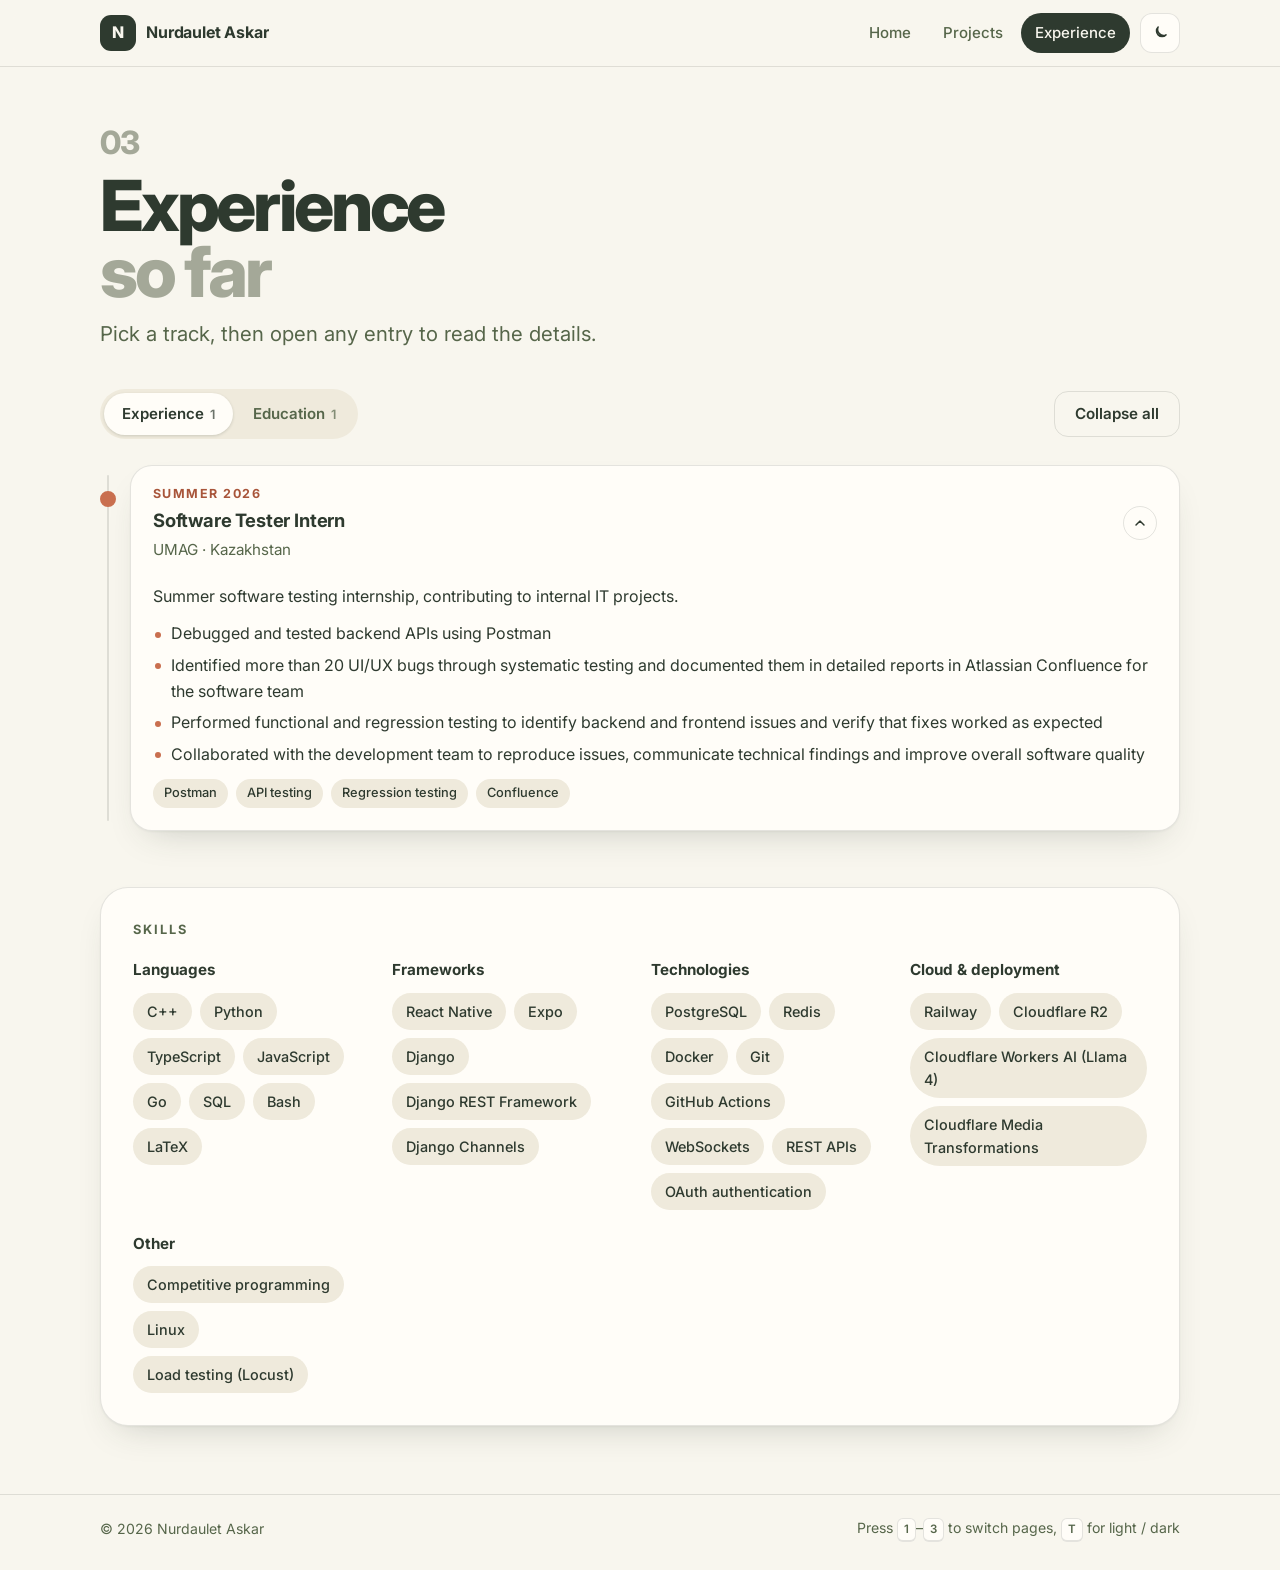
==== experience.html @ 26d55cf7 "1" ====
<!doctype html>
<html lang="en">
<head>
  <meta charset="utf-8">
  <meta name="viewport" content="width=device-width, initial-scale=1">
  <title>Experience</title>
  <meta name="description" content="Work experience, education and achievements.">
  <link rel="icon" href="assets/favicon.svg" type="image/svg+xml">
  <script>
    document.documentElement.classList.add("js");
    try { var t = localStorage.getItem("theme"); if (t) document.documentElement.dataset.theme = t; } catch (e) {}
  </script>
  <link rel="preconnect" href="https://fonts.googleapis.com">
  <link rel="preconnect" href="https://fonts.gstatic.com" crossorigin>
  <link href="https://fonts.googleapis.com/css2?family=Inter:wght@400;500;600;700;800&display=swap" rel="stylesheet">
  <link rel="stylesheet" href="css/style.css">
</head>
<body data-page="experience">
  <a class="skip" href="#main">Skip to content</a>
  <header id="site-nav"></header>

  <main id="main">
    <section class="container page-head">
      <p class="page-no">03</p>
      <h1 class="display display-md">
        <span>Experience</span>
        <span class="display-soft">so far</span>
      </h1>
      <p class="lead">Pick a track, then open any entry to read the details.</p>
    </section>

    <section class="container section">
      <div class="exp-bar">
        <div class="tabs" id="tabs" role="tablist" aria-label="Timeline"></div>
        <button class="btn btn-ghost" type="button" id="toggle-all">Expand all</button>
      </div>
      <div id="tab-panel" role="tabpanel">
        <ol class="timeline" id="timeline"></ol>
      </div>
    </section>

    <section class="container section">
      <div class="panel reveal">
        <div class="panel-head">
          <h2 class="eyebrow">Skills</h2>
        </div>
        <div class="skill-groups" id="skills"></div>
      </div>
    </section>
  </main>

  <footer id="site-footer"></footer>

  <script src="js/data.js"></script>
  <script src="js/main.js"></script>
  <script src="js/experience.js"></script>
</body>
</html>
---- css/style.css ----
/* =========================================================
   Earthy Minimal — personal site styles
   Palette  #2E3A2F forest · #6B7F5B sage · #D9C9B2 sand
            #C96F4F clay   · #F8F6EE cream
   ========================================================= */

:root {
  color-scheme: light;

  --forest: #2e3a2f;
  --sage: #6b7f5b;
  --sand: #d9c9b2;
  --clay: #c96f4f;
  --cream: #f8f6ee;

  --bg: var(--cream);
  --surface: #fffdf8;
  --surface-2: #efeadc;
  --text: var(--forest);
  --muted: #56664a;
  --faint: #a4a898;
  --line: rgba(46, 58, 47, 0.13);
  --solid: var(--forest);
  --on-solid: var(--cream);
  --accent: var(--clay);
  --accent-text: #a8553a;
  --tile-forest: var(--forest);
  --shadow: 0 1px 2px rgba(46, 58, 47, 0.05), 0 16px 36px -18px rgba(46, 58, 47, 0.25);
  --shadow-lift: 0 2px 4px rgba(46, 58, 47, 0.06), 0 26px 44px -20px rgba(46, 58, 47, 0.35);

  --maxw: 1080px;
  --font: "Inter", "Segoe UI", system-ui, -apple-system, "Helvetica Neue", Arial, sans-serif;
}

:root[data-theme="dark"] {
  color-scheme: dark;

  --bg: #1e261f;
  --surface: #283329;
  --surface-2: #334034;
  --text: #f8f6ee;
  --muted: #c4c0ac;
  --faint: #76836d;
  --line: rgba(248, 246, 238, 0.13);
  --solid: var(--cream);
  --on-solid: var(--forest);
  --accent-text: #e59a7b;
  --tile-forest: #3a4a3b;
  --shadow: 0 1px 2px rgba(0, 0, 0, 0.25), 0 16px 36px -18px rgba(0, 0, 0, 0.6);
  --shadow-lift: 0 2px 4px rgba(0, 0, 0, 0.3), 0 26px 44px -20px rgba(0, 0, 0, 0.7);
}

/* ---------- Base ---------- */

*,
*::before,
*::after {
  box-sizing: border-box;
}

[hidden] {
  display: none !important;
}

html {
  -webkit-text-size-adjust: 100%;
  scroll-behavior: smooth;
}

body {
  margin: 0;
  min-height: 100vh;
  display: flex;
  flex-direction: column;
  font-family: var(--font);
  font-size: 16px;
  line-height: 1.6;
  color: var(--text);
  background: var(--bg);
  -webkit-font-smoothing: antialiased;
  transition: background-color 0.25s ease, color 0.25s ease;
}

h1,
h2,
h3,
p,
ul,
ol,
dl,
dd,
figure {
  margin: 0;
}

ul,
ol {
  padding: 0;
  list-style: none;
}

img {
  display: block;
  max-width: 100%;
}

a {
  color: inherit;
}

button,
input {
  font: inherit;
  color: inherit;
}

:focus-visible {
  outline: 2px solid var(--accent);
  outline-offset: 3px;
}

main {
  flex: 1;
  animation: page-in 0.45s ease both;
}

@keyframes page-in {
  from {
    opacity: 0;
    transform: translateY(8px);
  }
}

.container {
  width: min(100% - 40px, var(--maxw));
  margin-inline: auto;
}

.section {
  padding: 28px 0;
}

.muted {
  color: var(--muted);
}

.sr-only {
  position: absolute;
  width: 1px;
  height: 1px;
  overflow: hidden;
  clip-path: inset(50%);
  white-space: nowrap;
}

.skip {
  position: absolute;
  left: 12px;
  top: -60px;
  z-index: 40;
  padding: 10px 16px;
  border-radius: 12px;
  background: var(--solid);
  color: var(--on-solid);
  transition: top 0.2s;
}

.skip:focus {
  top: 12px;
}

.icon {
  display: inline-grid;
  width: 1em;
  height: 1em;
  flex: none;
}

.icon svg {
  width: 100%;
  height: 100%;
}

kbd {
  display: inline-block;
  min-width: 1.6em;
  padding: 1px 6px;
  border: 1px solid var(--line);
  border-bottom-width: 2px;
  border-radius: 6px;
  background: var(--surface);
  font: inherit;
  font-size: 0.82em;
  font-weight: 600;
  text-align: center;
}

/* Fade-in as sections scroll into view (only when JavaScript is running) */
.js .reveal {
  opacity: 0;
  transform: translateY(14px);
  transition: opacity 0.5s ease, transform 0.5s ease;
}

.js .reveal.in {
  opacity: 1;
  transform: none;
}

@media print {
  .js .reveal {
    opacity: 1;
    transform: none;
  }
}

/* ---------- Colour blocks ---------- */

.bg-forest {
  background: var(--tile-forest);
  color: var(--cream);
}

.bg-sage {
  background: var(--sage);
  color: var(--cream);
}

.bg-sand {
  background: var(--sand);
  color: var(--forest);
}

.bg-clay {
  background: var(--clay);
  color: var(--cream);
}

.bg-cream {
  background: var(--cream);
  color: var(--forest);
  box-shadow: inset 0 0 0 1px rgba(46, 58, 47, 0.13);
}

/* ---------- Navigation ---------- */

.nav {
  position: sticky;
  top: 0;
  z-index: 20;
  background: var(--bg);
  background: color-mix(in srgb, var(--bg) 86%, transparent);
  -webkit-backdrop-filter: blur(10px);
  backdrop-filter: blur(10px);
  border-bottom: 1px solid var(--line);
}

.nav-inner {
  display: flex;
  align-items: center;
  gap: 10px;
  height: 66px;
}

.brand {
  display: flex;
  align-items: center;
  gap: 10px;
  min-width: 0;
  text-decoration: none;
  font-weight: 700;
  letter-spacing: -0.01em;
}

.brand-mark {
  display: grid;
  place-items: center;
  flex: none;
  width: 36px;
  height: 36px;
  border-radius: 11px;
  background: var(--solid);
  color: var(--on-solid);
  font-weight: 800;
}

.brand-name {
  overflow: hidden;
  text-overflow: ellipsis;
  white-space: nowrap;
}

.nav-links {
  display: flex;
  gap: 4px;
  margin-left: auto;
}

.nav-links a {
  padding: 8px 14px;
  border-radius: 999px;
  text-decoration: none;
  font-size: 0.94rem;
  font-weight: 500;
  color: var(--muted);
  transition: background-color 0.2s, color 0.2s;
}

.nav-links a:hover {
  background: var(--surface-2);
  color: var(--text);
}

.nav-links a[aria-current="page"] {
  background: var(--solid);
  color: var(--on-solid);
}

.icon-btn {
  display: grid;
  place-items: center;
  flex: none;
  width: 40px;
  height: 40px;
  padding: 0;
  border: 1px solid var(--line);
  border-radius: 12px;
  background: var(--surface);
  cursor: pointer;
  transition: background-color 0.2s;
}

.icon-btn:hover {
  background: var(--surface-2);
}

.icon-btn svg {
  width: 18px;
  height: 18px;
}

.theme-toggle .i-sun,
[data-theme="dark"] .theme-toggle .i-moon {
  display: none;
}

[data-theme="dark"] .theme-toggle .i-sun {
  display: block;
}

.nav-toggle {
  display: none;
}

@media (max-width: 720px) {
  .nav-toggle {
    display: grid;
  }

  .theme-toggle {
    margin-left: auto;
  }

  .nav-links {
    position: absolute;
    top: 100%;
    left: 0;
    right: 0;
    display: none;
    flex-direction: column;
    margin: 0;
    padding: 10px 20px 16px;
    background: var(--bg);
    border-bottom: 1px solid var(--line);
  }

  .nav.menu-open .nav-links {
    display: flex;
  }

  .nav-links a {
    padding: 12px 14px;
  }
}

/* ---------- Type ---------- */

.page-no {
  font-size: 2rem;
  font-weight: 800;
  line-height: 1;
  letter-spacing: -0.03em;
  color: var(--faint);
}

.display {
  font-size: clamp(3rem, 8.5vw, 5.6rem);
  font-weight: 800;
  line-height: 0.94;
  letter-spacing: -0.045em;
  overflow-wrap: anywhere;
}

.display span {
  display: block;
}

.display-md {
  font-size: clamp(2.4rem, 7vw, 4.4rem);
}

.display-soft {
  color: var(--faint);
}

.lead {
  max-width: 48ch;
  font-size: clamp(1.05rem, 2vw, 1.28rem);
  line-height: 1.45;
  color: var(--muted);
}

.eyebrow {
  font-size: 0.8rem;
  font-weight: 700;
  letter-spacing: 0.16em;
  text-transform: uppercase;
  color: var(--muted);
}

.text-link {
  font-size: 0.92rem;
  font-weight: 600;
  color: var(--accent-text);
  text-underline-offset: 4px;
}

.prose {
  display: grid;
  gap: 12px;
  max-width: 62ch;
}

.bullets {
  display: grid;
  gap: 6px;
}

.bullets li {
  position: relative;
  padding-left: 18px;
}

.bullets li::before {
  content: "";
  position: absolute;
  left: 2px;
  top: 0.65em;
  width: 6px;
  height: 6px;
  border-radius: 50%;
  background: var(--accent);
}

/* ---------- Buttons, chips, inputs ---------- */

.btn {
  display: inline-flex;
  align-items: center;
  justify-content: center;
  gap: 8px;
  height: 46px;
  padding: 0 20px;
  border: 1px solid transparent;
  border-radius: 14px;
  font-size: 0.95rem;
  font-weight: 600;
  text-decoration: none;
  white-space: nowrap;
  cursor: pointer;
  transition: transform 0.2s, box-shadow 0.2s, background-color 0.2s;
}

.btn:hover {
  transform: translateY(-2px);
}

.btn:active {
  transform: none;
}

.btn[disabled] {
  opacity: 0.6;
  cursor: progress;
  transform: none;
}

.btn-primary {
  background: var(--solid);
  color: var(--on-solid);
}

.btn-primary:hover {
  box-shadow: var(--shadow-lift);
}

.btn-ghost {
  background: transparent;
  border-color: var(--line);
}

.btn-ghost:hover {
  background: var(--surface-2);
}

.chips {
  display: flex;
  flex-wrap: wrap;
  gap: 8px;
}

.chips li {
  padding: 7px 14px;
  border-radius: 999px;
  background: var(--surface-2);
  font-size: 0.9rem;
  font-weight: 500;
}

.chips.small li {
  padding: 4px 11px;
  font-size: 0.8rem;
}

.chip-btn {
  padding: 8px 15px;
  border: 1px solid var(--line);
  border-radius: 999px;
  background: var(--surface);
  font-size: 0.9rem;
  font-weight: 500;
  cursor: pointer;
  transition: background-color 0.2s, color 0.2s, border-color 0.2s;
}

.chip-btn:hover {
  background: var(--surface-2);
}

.chip-btn[aria-pressed="true"] {
  background: var(--solid);
  border-color: transparent;
  color: var(--on-solid);
}

.input {
  flex: 0 1 260px;
  min-width: 0;
  height: 46px;
  padding: 0 16px;
  border: 1px solid var(--line);
  border-radius: 14px;
  background: var(--surface);
}

.input::placeholder {
  color: var(--muted);
  opacity: 0.75;
}

/* ---------- Panels ---------- */

.panel {
  padding: clamp(20px, 4vw, 32px);
  border: 1px solid var(--line);
  border-radius: 28px;
  background: var(--surface);
  box-shadow: var(--shadow);
}

.panel-head {
  display: flex;
  flex-wrap: wrap;
  align-items: baseline;
  justify-content: space-between;
  gap: 6px 16px;
  margin-bottom: 18px;
}

.panel-head h2:not(.eyebrow) {
  font-size: 1.15rem;
  font-weight: 700;
  letter-spacing: -0.01em;
}

.panel-head p {
  font-size: 0.88rem;
  color: var(--muted);
}

.page-head {
  display: grid;
  gap: 14px;
  padding: clamp(32px, 6vw, 60px) 0 12px;
}

/* ---------- Home: hero ---------- */

.hero {
  display: grid;
  grid-template-columns: minmax(0, 1.05fr) minmax(0, 0.95fr);
  align-items: center;
  gap: clamp(28px, 5vw, 56px);
  padding: clamp(32px, 6vw, 64px) 0 clamp(20px, 4vw, 36px);
}

.hero-text {
  display: grid;
  gap: 16px;
  justify-items: start;
}

.greeting {
  margin-bottom: -8px;
  font-size: 1.05rem;
  font-weight: 500;
  color: var(--muted);
}

.hero-actions {
  display: flex;
  flex-wrap: wrap;
  gap: 10px;
  margin-top: 6px;
}

.hero-card {
  display: grid;
  grid-template-columns: 1.15fr 1fr;
  gap: 14px;
  padding: 14px;
  border: 1px solid var(--line);
  border-radius: 34px;
  background: var(--surface);
  box-shadow: var(--shadow);
}

.photo {
  position: relative;
  overflow: hidden;
  aspect-ratio: 4 / 5.4;
  border-radius: 24px;
  background: var(--sand);
}

.photo img {
  width: 100%;
  height: 100%;
  object-fit: cover;
}

.photo figcaption {
  position: absolute;
  top: 16px;
  left: 18px;
  right: 18px;
  z-index: 1;
  font-size: clamp(1rem, 1.9vw, 1.2rem);
  font-weight: 500;
  line-height: 1.2;
  color: var(--forest);
}

/* With a real photo the motto moves to the bottom so it never covers the face */
.photo.has-photo::before {
  content: "";
  position: absolute;
  inset: 55% 0 0 0;
  background: linear-gradient(transparent, rgba(30, 38, 31, 0.7));
}

.photo.has-photo figcaption {
  top: auto;
  bottom: 16px;
  color: var(--cream);
}

.photo-hint {
  position: absolute;
  left: 10px;
  right: 10px;
  bottom: 10px;
  padding: 6px 10px;
  border-radius: 12px;
  background: rgba(248, 246, 238, 0.85);
  color: var(--forest);
  font-size: 0.74rem;
  font-weight: 600;
  line-height: 1.3;
  text-align: center;
}

.pill-stack {
  display: grid;
  grid-auto-rows: 1fr;
  gap: 10px;
}

.pill-stack li {
  display: grid;
}

.pill {
  display: flex;
  align-items: center;
  justify-content: space-between;
  gap: 8px;
  min-height: 46px;
  padding: 0 18px;
  border-radius: 20px;
  font-weight: 700;
  text-decoration: none;
  transition: transform 0.2s ease;
}

.pill:hover {
  transform: translateX(-6px);
}

.pill .icon {
  opacity: 0.8;
}

@media (max-width: 860px) {
  .hero {
    grid-template-columns: 1fr;
  }

  .hero-card {
    max-width: 520px;
  }
}

@media (max-width: 460px) {
  .hero-card {
    grid-template-columns: 1fr;
  }

  .photo {
    aspect-ratio: 4 / 3.6;
  }

  .pill:hover {
    transform: none;
  }
}

/* ---------- Home: page tiles ---------- */

.tiles {
  display: grid;
  grid-template-columns: repeat(auto-fit, minmax(240px, 1fr));
  gap: 22px;
  margin-top: 18px;
}

.tile {
  display: block;
  text-decoration: none;
}

.tile-block {
  position: relative;
  display: flex;
  flex-direction: column;
  justify-content: space-between;
  min-height: clamp(170px, 21vw, 230px);
  padding: 22px;
  border-radius: 28px;
  box-shadow: var(--shadow);
  transition: transform 0.25s ease, box-shadow 0.25s ease;
}

.tile:hover .tile-block {
  transform: translateY(-6px);
  box-shadow: var(--shadow-lift);
}

.tile-num {
  display: grid;
  place-items: center;
  width: 36px;
  height: 36px;
  border-radius: 50%;
  background: rgba(255, 255, 255, 0.24);
  font-size: 0.9rem;
  font-weight: 700;
}

.tile-arrow {
  position: absolute;
  top: 26px;
  right: 24px;
  font-size: 1.4rem;
  transition: transform 0.25s ease;
}

.tile:hover .tile-arrow {
  transform: translate(4px, -4px);
}

.tile-title {
  font-size: clamp(1.5rem, 2.8vw, 2.1rem);
  font-weight: 800;
  line-height: 1.1;
  letter-spacing: -0.03em;
}

.tile-meta {
  margin-top: 4px;
  font-size: 0.9rem;
  font-weight: 500;
  opacity: 0.9;
}

.tile-caption {
  margin-top: 14px;
  padding: 0 6px;
  font-size: 0.95rem;
  color: var(--muted);
}

@media (max-width: 760px) {
  .tiles {
    grid-template-columns: 1fr;
  }

  .tile-block {
    min-height: 150px;
  }
}

/* ---------- Home: about + tools ---------- */

.about {
  display: grid;
  grid-template-columns: minmax(0, 1.6fr) minmax(0, 1fr);
  align-items: center;
  gap: clamp(20px, 4vw, 44px);
}

.about-text {
  display: grid;
  gap: 14px;
}

.facts {
  display: grid;
  grid-template-columns: repeat(2, minmax(0, 1fr));
  gap: 12px;
}

.fact {
  display: flex;
  flex-direction: column-reverse;
  padding: 16px 18px;
  border-radius: 20px;
  background: var(--surface-2);
}

.fact dt {
  font-size: 0.85rem;
  color: var(--muted);
}

.fact dd {
  font-size: 2rem;
  font-weight: 800;
  line-height: 1.15;
  letter-spacing: -0.03em;
  font-variant-numeric: tabular-nums;
}

.tool-grid {
  display: grid;
  grid-template-columns: repeat(auto-fill, minmax(140px, 1fr));
  gap: 12px;
}

.tool {
  padding: 14px 16px;
  border-radius: 18px;
  background: var(--surface-2);
  transition: transform 0.2s ease;
}

.tool:hover {
  transform: translateY(-3px);
}

.tool strong {
  display: block;
  font-weight: 700;
}

.tool span {
  font-size: 0.85rem;
  color: var(--muted);
}

@media (max-width: 760px) {
  .about {
    grid-template-columns: 1fr;
  }
}

/* ---------- Projects ---------- */

.toolbar {
  display: flex;
  flex-wrap: wrap;
  align-items: center;
  justify-content: space-between;
  gap: 14px;
}

.filters {
  display: flex;
  flex-wrap: wrap;
  gap: 8px;
}

.toolbar .input {
  flex: 0 1 240px;
}

.count {
  margin: 16px 0 14px;
  font-size: 0.9rem;
  color: var(--muted);
}

.project-grid {
  display: grid;
  grid-template-columns: repeat(auto-fit, minmax(280px, 1fr));
  gap: 22px;
}

.project-card {
  position: relative;
  display: flex;
  flex-direction: column;
  max-width: 540px;
  overflow: hidden;
  border: 1px solid var(--line);
  border-radius: 24px;
  background: var(--surface);
  box-shadow: var(--shadow);
  transition: transform 0.25s ease, box-shadow 0.25s ease, opacity 0.5s ease;
}

.project-card:hover {
  transform: translateY(-5px);
  box-shadow: var(--shadow-lift);
}

.js .project-card.reveal.in:hover {
  transform: translateY(-5px);
}

.project-card:has(.card-open:focus-visible) {
  outline: 2px solid var(--accent);
  outline-offset: 3px;
}

.project-cover {
  display: flex;
  align-items: flex-end;
  justify-content: space-between;
  height: 110px;
  padding: 16px 20px;
}

.project-no {
  font-size: 2.4rem;
  font-weight: 800;
  line-height: 1;
  letter-spacing: -0.04em;
}

.project-year {
  font-size: 0.85rem;
  font-weight: 600;
  opacity: 0.9;
}

.project-body {
  display: flex;
  flex: 1;
  flex-direction: column;
  gap: 10px;
  padding: 18px 20px 20px;
}

.project-body h3 {
  font-size: 1.15rem;
  line-height: 1.3;
  letter-spacing: -0.01em;
}

.project-body p {
  font-size: 0.95rem;
  color: var(--muted);
}

.card-open {
  padding: 0;
  border: 0;
  background: none;
  font-weight: 700;
  text-align: left;
  cursor: pointer;
}

.card-open::after {
  content: "";
  position: absolute;
  inset: 0;
}

.card-open:focus-visible {
  outline: none;
}

.more {
  display: inline-flex;
  align-items: center;
  gap: 6px;
  margin-top: auto;
  padding-top: 6px;
  font-size: 0.9rem;
  font-weight: 600;
  color: var(--accent-text);
}

.empty-state {
  display: grid;
  gap: 10px;
  justify-items: start;
}

.empty-state h2 {
  font-size: 1.2rem;
}

/* Project pop-up */
.modal {
  width: min(620px, calc(100% - 32px));
  padding: 0;
  overflow: hidden;
  border: 0;
  border-radius: 28px;
  background: var(--surface);
  color: var(--text);
  box-shadow: 0 30px 80px -20px rgba(0, 0, 0, 0.5);
}

.modal::backdrop {
  background: rgba(30, 38, 31, 0.55);
}

.modal[open] {
  animation: modal-in 0.25s ease;
}

@keyframes modal-in {
  from {
    opacity: 0;
    transform: translateY(12px);
  }
}

.modal-cover {
  display: flex;
  align-items: flex-end;
  height: 104px;
  padding: 16px 28px;
  font-size: 2.6rem;
  font-weight: 800;
  line-height: 1;
  letter-spacing: -0.04em;
}

.modal-close {
  position: absolute;
  top: 14px;
  right: 14px;
  font-size: 1.3rem;
  line-height: 1;
}

.modal-body {
  display: grid;
  gap: 14px;
  max-height: calc(100vh - 200px);
  padding: 24px 28px 28px;
  overflow: auto;
}

.modal-body h2 {
  font-size: 1.6rem;
  line-height: 1.2;
  letter-spacing: -0.02em;
}

.modal-body h2 + p {
  margin-top: -10px;
}

.modal-actions {
  display: flex;
  flex-wrap: wrap;
  gap: 10px;
}

/* ---------- Experience ---------- */

.exp-bar {
  display: flex;
  flex-wrap: wrap;
  align-items: center;
  justify-content: space-between;
  gap: 12px;
}

.tabs {
  display: inline-flex;
  flex-wrap: wrap;
  gap: 2px;
  padding: 4px;
  border-radius: 999px;
  background: var(--surface-2);
}

.tab {
  padding: 9px 18px;
  border: 0;
  border-radius: 999px;
  background: transparent;
  font-size: 0.94rem;
  font-weight: 600;
  color: var(--muted);
  cursor: pointer;
  transition: background-color 0.2s, color 0.2s;
}

.tab:hover {
  color: var(--text);
}

.tab[aria-selected="true"] {
  background: var(--surface);
  color: var(--text);
  box-shadow: 0 1px 3px rgba(46, 58, 47, 0.18);
}

.tab-count {
  margin-left: 6px;
  font-size: 0.8rem;
  opacity: 0.7;
}

.timeline {
  position: relative;
  display: grid;
  gap: 16px;
  margin-top: 26px;
  padding-left: 30px;
}

.timeline::before {
  content: "";
  position: absolute;
  top: 10px;
  bottom: 10px;
  left: 7px;
  width: 2px;
  border-radius: 2px;
  background: var(--line);
}

.tl-item {
  position: relative;
}

.tl-item::before {
  content: "";
  position: absolute;
  top: 26px;
  left: -30px;
  width: 16px;
  height: 16px;
  border: 3px solid var(--sage);
  border-radius: 50%;
  background: var(--bg);
  transition: background-color 0.2s, border-color 0.2s;
}

.tl-item.open::before {
  border-color: var(--accent);
  background: var(--accent);
}

.tl-card {
  overflow: hidden;
  border: 1px solid var(--line);
  border-radius: 22px;
  background: var(--surface);
  box-shadow: var(--shadow);
}

.tl-head {
  display: grid;
  grid-template-columns: minmax(0, 1fr) auto;
  align-items: center;
  gap: 2px 16px;
  width: 100%;
  padding: 18px 22px;
  border: 0;
  background: none;
  text-align: left;
  cursor: pointer;
  transition: background-color 0.2s;
}

.tl-head:hover {
  background: var(--surface-2);
}

.tl-head:focus-visible {
  outline-offset: -4px;
  border-radius: 22px;
}

.tl-period {
  grid-column: 1;
  font-size: 0.78rem;
  font-weight: 700;
  letter-spacing: 0.12em;
  text-transform: uppercase;
  color: var(--accent-text);
}

.tl-title {
  grid-column: 1;
  font-size: 1.15rem;
  font-weight: 700;
  letter-spacing: -0.01em;
}

.tl-org {
  grid-column: 1;
  font-size: 0.95rem;
  color: var(--muted);
}

.tl-chevron {
  display: grid;
  place-items: center;
  grid-column: 2;
  grid-row: 1 / span 3;
  width: 34px;
  height: 34px;
  border: 1px solid var(--line);
  border-radius: 50%;
  transition: transform 0.25s ease;
}

.tl-item.open .tl-chevron {
  transform: rotate(180deg);
}

.tl-body {
  display: grid;
  grid-template-rows: 0fr;
  transition: grid-template-rows 0.3s ease;
}

.tl-item.open .tl-body {
  grid-template-rows: 1fr;
}

.tl-body-inner {
  min-height: 0;
  overflow: hidden;
}

.tl-content {
  display: grid;
  gap: 12px;
  padding: 4px 22px 22px;
}

.skill-groups {
  display: grid;
  grid-template-columns: repeat(auto-fit, minmax(200px, 1fr));
  gap: 22px;
}

.skill-group h3 {
  margin-bottom: 10px;
  font-size: 0.95rem;
  font-weight: 700;
}

/* ---------- Footer + toast ---------- */

.footer {
  margin-top: 40px;
  border-top: 1px solid var(--line);
}

.footer-inner {
  display: flex;
  flex-wrap: wrap;
  align-items: center;
  justify-content: space-between;
  gap: 8px 20px;
  padding: 22px 0 28px;
  font-size: 0.88rem;
  color: var(--muted);
}

@media (hover: none) {
  .footer-keys {
    display: none;
  }
}

.toast {
  position: fixed;
  left: 50%;
  bottom: 26px;
  z-index: 50;
  max-width: calc(100% - 32px);
  padding: 12px 18px;
  border-radius: 14px;
  background: var(--solid);
  color: var(--on-solid);
  font-size: 0.92rem;
  font-weight: 500;
  box-shadow: var(--shadow-lift);
  opacity: 0;
  pointer-events: none;
  transform: translate(-50%, 20px);
  transition: opacity 0.25s, transform 0.25s;
}

.toast.show {
  opacity: 1;
  transform: translate(-50%, 0);
}

@media (prefers-reduced-motion: reduce) {
  *,
  *::before,
  *::after {
    animation-duration: 0.01ms !important;
    animation-iteration-count: 1 !important;
    transition-duration: 0.01ms !important;
    scroll-behavior: auto !important;
  }
}
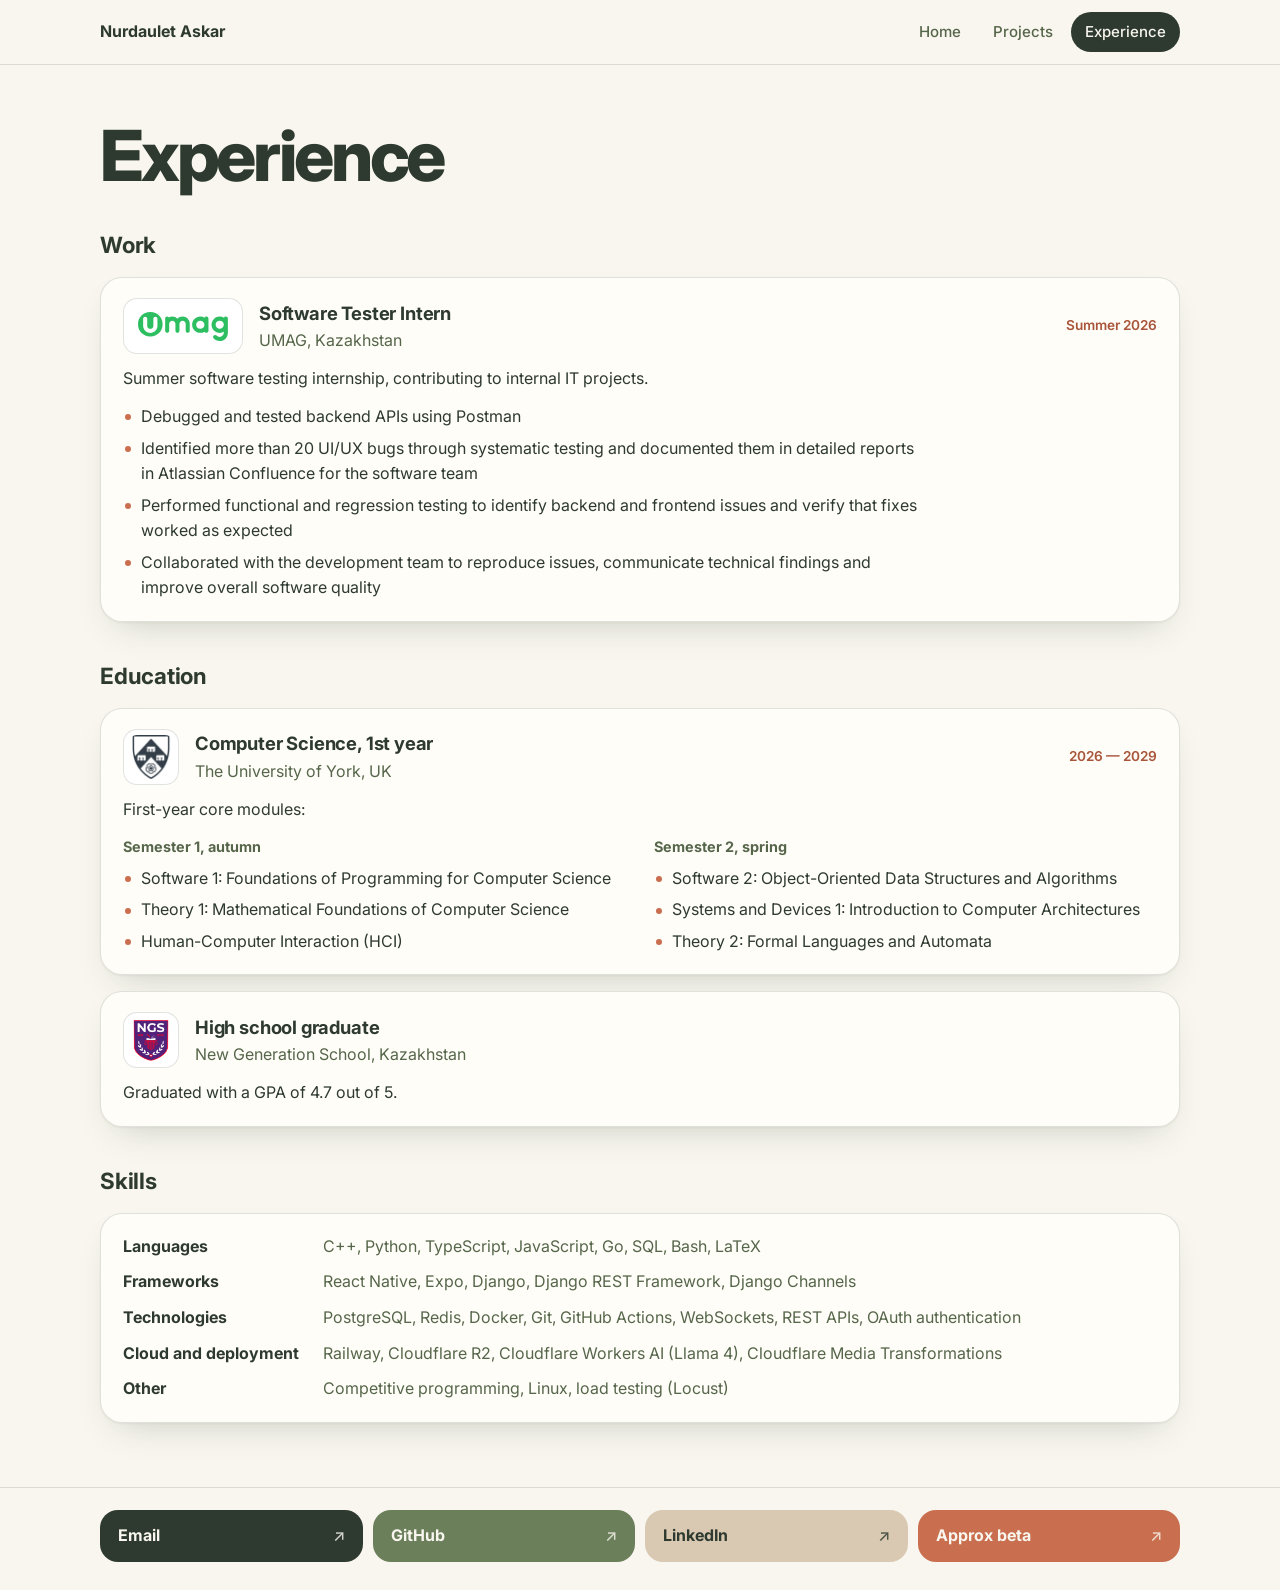
==== commit 7b42052d: "changes" ====
--- a/experience.html
+++ b/experience.html
@@ -3,56 +3,121 @@
 <head>
   <meta charset="utf-8">
   <meta name="viewport" content="width=device-width, initial-scale=1">
-  <title>Experience</title>
-  <meta name="description" content="Work experience, education and achievements.">
-  <link rel="icon" href="assets/favicon.svg" type="image/svg+xml">
-  <script>
-    document.documentElement.classList.add("js");
-    try { var t = localStorage.getItem("theme"); if (t) document.documentElement.dataset.theme = t; } catch (e) {}
-  </script>
+  <title>Experience · Nurdaulet Askar</title>
+  <meta name="description" content="Work experience, education and skills of Nurdaulet Askar.">
+  <link rel="icon" href="[data-uri]">
   <link rel="preconnect" href="https://fonts.googleapis.com">
   <link rel="preconnect" href="https://fonts.gstatic.com" crossorigin>
   <link href="https://fonts.googleapis.com/css2?family=Inter:wght@400;500;600;700;800&display=swap" rel="stylesheet">
   <link rel="stylesheet" href="css/style.css">
 </head>
-<body data-page="experience">
-  <a class="skip" href="#main">Skip to content</a>
-  <header id="site-nav"></header>
+<body>
+  <header class="nav">
+    <div class="container nav-inner">
+      <a class="brand" href="index.html">Nurdaulet Askar</a>
+      <nav class="nav-links" aria-label="Main">
+        <a href="index.html">Home</a>
+        <a href="projects.html">Projects</a>
+        <a href="experience.html" aria-current="page">Experience</a>
+      </nav>
+    </div>
+  </header>
 
-  <main id="main">
-    <section class="container page-head">
-      <p class="page-no">03</p>
-      <h1 class="display display-md">
-        <span>Experience</span>
-        <span class="display-soft">so far</span>
-      </h1>
-      <p class="lead">Pick a track, then open any entry to read the details.</p>
+  <main class="container page">
+    <h1>Experience</h1>
+
+    <section>
+      <h2>Work</h2>
+
+      <article class="entry">
+        <div class="entry-head">
+          <img class="entry-logo wide" src="assets/umag-logo.svg" alt="UMAG logo" width="120" height="56">
+          <div>
+            <h3>Software Tester Intern</h3>
+            <p class="muted">UMAG, Kazakhstan</p>
+          </div>
+          <p class="when">Summer 2026</p>
+        </div>
+        <p>Summer software testing internship, contributing to internal IT projects.</p>
+        <ul class="bullets">
+          <li>Debugged and tested backend APIs using Postman</li>
+          <li>Identified more than 20 UI/UX bugs through systematic testing and documented them in detailed reports in Atlassian Confluence for the software team</li>
+          <li>Performed functional and regression testing to identify backend and frontend issues and verify that fixes worked as expected</li>
+          <li>Collaborated with the development team to reproduce issues, communicate technical findings and improve overall software quality</li>
+        </ul>
+      </article>
     </section>
 
-    <section class="container section">
-      <div class="exp-bar">
-        <div class="tabs" id="tabs" role="tablist" aria-label="Timeline"></div>
-        <button class="btn btn-ghost" type="button" id="toggle-all">Expand all</button>
-      </div>
-      <div id="tab-panel" role="tabpanel">
-        <ol class="timeline" id="timeline"></ol>
-      </div>
+    <section>
+      <h2>Education</h2>
+
+      <article class="entry">
+        <div class="entry-head">
+          <img class="entry-logo" src="assets/york-logo.png" alt="University of York shield" width="56" height="56">
+          <div>
+            <h3>Computer Science, 1st year</h3>
+            <p class="muted">The University of York, UK</p>
+          </div>
+          <p class="when">2026 &mdash; 2029</p>
+        </div>
+        <p>First-year core modules:</p>
+        <div class="modules">
+          <div>
+            <h4>Semester 1, autumn</h4>
+            <ul class="bullets">
+              <li>Software 1: Foundations of Programming for Computer Science</li>
+              <li>Theory 1: Mathematical Foundations of Computer Science</li>
+              <li>Human-Computer Interaction (HCI)</li>
+            </ul>
+          </div>
+          <div>
+            <h4>Semester 2, spring</h4>
+            <ul class="bullets">
+              <li>Software 2: Object-Oriented Data Structures and Algorithms</li>
+              <li>Systems and Devices 1: Introduction to Computer Architectures</li>
+              <li>Theory 2: Formal Languages and Automata</li>
+            </ul>
+          </div>
+        </div>
+      </article>
+
+      <article class="entry">
+        <div class="entry-head">
+          <img class="entry-logo" src="assets/ngs-logo.png" alt="New Generation School crest" width="56" height="56">
+          <div>
+            <h3>High school graduate</h3>
+            <p class="muted">New Generation School, Kazakhstan</p>
+          </div>
+        </div>
+        <p>Graduated with a GPA of 4.7 out of 5.</p>
+      </article>
     </section>
 
-    <section class="container section">
-      <div class="panel reveal">
-        <div class="panel-head">
-          <h2 class="eyebrow">Skills</h2>
-        </div>
-        <div class="skill-groups" id="skills"></div>
-      </div>
+    <section>
+      <h2>Skills</h2>
+
+      <dl class="entry skills">
+        <dt>Languages</dt>
+        <dd>C++, Python, TypeScript, JavaScript, Go, SQL, Bash, LaTeX</dd>
+        <dt>Frameworks</dt>
+        <dd>React Native, Expo, Django, Django REST Framework, Django Channels</dd>
+        <dt>Technologies</dt>
+        <dd>PostgreSQL, Redis, Docker, Git, GitHub Actions, WebSockets, REST APIs, OAuth authentication</dd>
+        <dt>Cloud and deployment</dt>
+        <dd>Railway, Cloudflare R2, Cloudflare Workers AI (Llama 4), Cloudflare Media Transformations</dd>
+        <dt>Other</dt>
+        <dd>Competitive programming, Linux, load testing (Locust)</dd>
+      </dl>
     </section>
   </main>
 
-  <footer id="site-footer"></footer>
-
-  <script src="js/data.js"></script>
-  <script src="js/main.js"></script>
-  <script src="js/experience.js"></script>
+  <footer class="footer">
+    <ul class="container links">
+      <li><a class="pill bg-forest" href="mailto:nurdauletaskar551@gmail.com">Email</a></li>
+      <li><a class="pill bg-sage" href="https://github.com/SwiftkeyC" target="_blank" rel="noopener">GitHub</a></li>
+      <li><a class="pill bg-sand" href="https://www.linkedin.com/in/nurdaulet-askar-03350033a/" target="_blank" rel="noopener">LinkedIn</a></li>
+      <li><a class="pill bg-clay" href="https://testflight.apple.com/join/WFrS8Zqj" target="_blank" rel="noopener">Approx beta</a></li>
+    </ul>
+  </footer>
 </body>
 </html>
--- a/css/style.css
+++ b/css/style.css
@@ -1,8 +1,4 @@
-/* =========================================================
-   Earthy Minimal — personal site styles
-   Palette  #2E3A2F forest · #6B7F5B sage · #D9C9B2 sand
-            #C96F4F clay   · #F8F6EE cream
-   ========================================================= */
+/* Colours: forest #2E3A2F, sage #6B7F5B, sand #D9C9B2, clay #C96F4F, cream #F8F6EE */
 
 :root {
   color-scheme: light;
@@ -13,58 +9,16 @@
   --clay: #c96f4f;
   --cream: #f8f6ee;
 
-  --bg: var(--cream);
-  --surface: #fffdf8;
-  --surface-2: #efeadc;
-  --text: var(--forest);
+  --card: #fffdf8;
   --muted: #56664a;
   --faint: #a4a898;
-  --line: rgba(46, 58, 47, 0.13);
-  --solid: var(--forest);
-  --on-solid: var(--cream);
-  --accent: var(--clay);
-  --accent-text: #a8553a;
-  --tile-forest: var(--forest);
+  --line: rgba(46, 58, 47, 0.14);
+  --accent: #a8553a;
   --shadow: 0 1px 2px rgba(46, 58, 47, 0.05), 0 16px 36px -18px rgba(46, 58, 47, 0.25);
-  --shadow-lift: 0 2px 4px rgba(46, 58, 47, 0.06), 0 26px 44px -20px rgba(46, 58, 47, 0.35);
-
-  --maxw: 1080px;
-  --font: "Inter", "Segoe UI", system-ui, -apple-system, "Helvetica Neue", Arial, sans-serif;
-}
-
-:root[data-theme="dark"] {
-  color-scheme: dark;
-
-  --bg: #1e261f;
-  --surface: #283329;
-  --surface-2: #334034;
-  --text: #f8f6ee;
-  --muted: #c4c0ac;
-  --faint: #76836d;
-  --line: rgba(248, 246, 238, 0.13);
-  --solid: var(--cream);
-  --on-solid: var(--forest);
-  --accent-text: #e59a7b;
-  --tile-forest: #3a4a3b;
-  --shadow: 0 1px 2px rgba(0, 0, 0, 0.25), 0 16px 36px -18px rgba(0, 0, 0, 0.6);
-  --shadow-lift: 0 2px 4px rgba(0, 0, 0, 0.3), 0 26px 44px -20px rgba(0, 0, 0, 0.7);
-}
-
-/* ---------- Base ---------- */
-
-*,
-*::before,
-*::after {
+}
+
+* {
   box-sizing: border-box;
-}
-
-[hidden] {
-  display: none !important;
-}
-
-html {
-  -webkit-text-size-adjust: 100%;
-  scroll-behavior: smooth;
 }
 
 body {
@@ -72,29 +26,29 @@
   min-height: 100vh;
   display: flex;
   flex-direction: column;
-  font-family: var(--font);
+  font-family: "Inter", "Segoe UI", system-ui, sans-serif;
   font-size: 16px;
   line-height: 1.6;
-  color: var(--text);
-  background: var(--bg);
-  -webkit-font-smoothing: antialiased;
-  transition: background-color 0.25s ease, color 0.25s ease;
+  color: var(--forest);
+  background: var(--cream);
+}
+
+main {
+  flex: 1;
 }
 
 h1,
 h2,
 h3,
+h4,
 p,
 ul,
-ol,
 dl,
-dd,
-figure {
+dd {
   margin: 0;
 }
 
-ul,
-ol {
+ul {
   padding: 0;
   list-style: none;
 }
@@ -108,116 +62,27 @@
   color: inherit;
 }
 
-button,
-input {
+button {
   font: inherit;
   color: inherit;
 }
 
 :focus-visible {
-  outline: 2px solid var(--accent);
+  outline: 2px solid var(--clay);
   outline-offset: 3px;
 }
 
-main {
-  flex: 1;
-  animation: page-in 0.45s ease both;
-}
-
-@keyframes page-in {
-  from {
-    opacity: 0;
-    transform: translateY(8px);
-  }
-}
-
 .container {
-  width: min(100% - 40px, var(--maxw));
+  width: min(100% - 40px, 1080px);
   margin-inline: auto;
-}
-
-.section {
-  padding: 28px 0;
 }
 
 .muted {
   color: var(--muted);
 }
 
-.sr-only {
-  position: absolute;
-  width: 1px;
-  height: 1px;
-  overflow: hidden;
-  clip-path: inset(50%);
-  white-space: nowrap;
-}
-
-.skip {
-  position: absolute;
-  left: 12px;
-  top: -60px;
-  z-index: 40;
-  padding: 10px 16px;
-  border-radius: 12px;
-  background: var(--solid);
-  color: var(--on-solid);
-  transition: top 0.2s;
-}
-
-.skip:focus {
-  top: 12px;
-}
-
-.icon {
-  display: inline-grid;
-  width: 1em;
-  height: 1em;
-  flex: none;
-}
-
-.icon svg {
-  width: 100%;
-  height: 100%;
-}
-
-kbd {
-  display: inline-block;
-  min-width: 1.6em;
-  padding: 1px 6px;
-  border: 1px solid var(--line);
-  border-bottom-width: 2px;
-  border-radius: 6px;
-  background: var(--surface);
-  font: inherit;
-  font-size: 0.82em;
-  font-weight: 600;
-  text-align: center;
-}
-
-/* Fade-in as sections scroll into view (only when JavaScript is running) */
-.js .reveal {
-  opacity: 0;
-  transform: translateY(14px);
-  transition: opacity 0.5s ease, transform 0.5s ease;
-}
-
-.js .reveal.in {
-  opacity: 1;
-  transform: none;
-}
-
-@media print {
-  .js .reveal {
-    opacity: 1;
-    transform: none;
-  }
-}
-
-/* ---------- Colour blocks ---------- */
-
 .bg-forest {
-  background: var(--tile-forest);
+  background: var(--forest);
   color: var(--cream);
 }
 
@@ -236,209 +101,84 @@
   color: var(--cream);
 }
 
-.bg-cream {
-  background: var(--cream);
-  color: var(--forest);
-  box-shadow: inset 0 0 0 1px rgba(46, 58, 47, 0.13);
-}
-
-/* ---------- Navigation ---------- */
+/* Top bar */
 
 .nav {
-  position: sticky;
-  top: 0;
-  z-index: 20;
-  background: var(--bg);
-  background: color-mix(in srgb, var(--bg) 86%, transparent);
-  -webkit-backdrop-filter: blur(10px);
-  backdrop-filter: blur(10px);
   border-bottom: 1px solid var(--line);
 }
 
 .nav-inner {
   display: flex;
+  flex-wrap: wrap;
   align-items: center;
-  gap: 10px;
-  height: 66px;
+  gap: 6px 10px;
+  padding: 12px 0;
 }
 
 .brand {
-  display: flex;
-  align-items: center;
-  gap: 10px;
-  min-width: 0;
+  margin-right: auto;
+  font-weight: 700;
   text-decoration: none;
-  font-weight: 700;
-  letter-spacing: -0.01em;
-}
-
-.brand-mark {
-  display: grid;
-  place-items: center;
-  flex: none;
-  width: 36px;
-  height: 36px;
-  border-radius: 11px;
-  background: var(--solid);
-  color: var(--on-solid);
-  font-weight: 800;
-}
-
-.brand-name {
-  overflow: hidden;
-  text-overflow: ellipsis;
-  white-space: nowrap;
 }
 
 .nav-links {
   display: flex;
   gap: 4px;
-  margin-left: auto;
 }
 
 .nav-links a {
   padding: 8px 14px;
   border-radius: 999px;
-  text-decoration: none;
   font-size: 0.94rem;
   font-weight: 500;
   color: var(--muted);
-  transition: background-color 0.2s, color 0.2s;
+  text-decoration: none;
 }
 
 .nav-links a:hover {
-  background: var(--surface-2);
-  color: var(--text);
+  color: var(--forest);
 }
 
 .nav-links a[aria-current="page"] {
-  background: var(--solid);
-  color: var(--on-solid);
-}
-
-.icon-btn {
-  display: grid;
-  place-items: center;
-  flex: none;
-  width: 40px;
-  height: 40px;
-  padding: 0;
+  background: var(--forest);
+  color: var(--cream);
+}
+
+@media (max-width: 420px) {
+  .nav-links {
+    width: 100%;
+    margin-left: -14px;
+  }
+}
+
+/* Buttons and lists */
+
+.btn {
+  display: inline-flex;
+  align-items: center;
+  height: 46px;
+  padding: 0 20px;
   border: 1px solid var(--line);
-  border-radius: 12px;
-  background: var(--surface);
+  border-radius: 14px;
+  background: transparent;
+  font-size: 0.95rem;
+  font-weight: 600;
+  text-decoration: none;
   cursor: pointer;
-  transition: background-color 0.2s;
-}
-
-.icon-btn:hover {
-  background: var(--surface-2);
-}
-
-.icon-btn svg {
-  width: 18px;
-  height: 18px;
-}
-
-.theme-toggle .i-sun,
-[data-theme="dark"] .theme-toggle .i-moon {
-  display: none;
-}
-
-[data-theme="dark"] .theme-toggle .i-sun {
-  display: block;
-}
-
-.nav-toggle {
-  display: none;
-}
-
-@media (max-width: 720px) {
-  .nav-toggle {
-    display: grid;
-  }
-
-  .theme-toggle {
-    margin-left: auto;
-  }
-
-  .nav-links {
-    position: absolute;
-    top: 100%;
-    left: 0;
-    right: 0;
-    display: none;
-    flex-direction: column;
-    margin: 0;
-    padding: 10px 20px 16px;
-    background: var(--bg);
-    border-bottom: 1px solid var(--line);
-  }
-
-  .nav.menu-open .nav-links {
-    display: flex;
-  }
-
-  .nav-links a {
-    padding: 12px 14px;
-  }
-}
-
-/* ---------- Type ---------- */
-
-.page-no {
-  font-size: 2rem;
-  font-weight: 800;
-  line-height: 1;
-  letter-spacing: -0.03em;
-  color: var(--faint);
-}
-
-.display {
-  font-size: clamp(3rem, 8.5vw, 5.6rem);
-  font-weight: 800;
-  line-height: 0.94;
-  letter-spacing: -0.045em;
-  overflow-wrap: anywhere;
-}
-
-.display span {
-  display: block;
-}
-
-.display-md {
-  font-size: clamp(2.4rem, 7vw, 4.4rem);
-}
-
-.display-soft {
-  color: var(--faint);
-}
-
-.lead {
-  max-width: 48ch;
-  font-size: clamp(1.05rem, 2vw, 1.28rem);
-  line-height: 1.45;
-  color: var(--muted);
-}
-
-.eyebrow {
-  font-size: 0.8rem;
-  font-weight: 700;
-  letter-spacing: 0.16em;
-  text-transform: uppercase;
-  color: var(--muted);
-}
-
-.text-link {
-  font-size: 0.92rem;
-  font-weight: 600;
-  color: var(--accent-text);
-  text-underline-offset: 4px;
-}
-
-.prose {
-  display: grid;
-  gap: 12px;
-  max-width: 62ch;
+}
+
+.btn:hover {
+  border-color: var(--forest);
+}
+
+.btn-primary {
+  border-color: transparent;
+  background: var(--forest);
+  color: var(--cream);
+}
+
+.btn-primary:hover {
+  opacity: 0.9;
 }
 
 .bullets {
@@ -459,159 +199,17 @@
   width: 6px;
   height: 6px;
   border-radius: 50%;
-  background: var(--accent);
-}
-
-/* ---------- Buttons, chips, inputs ---------- */
-
-.btn {
-  display: inline-flex;
-  align-items: center;
-  justify-content: center;
-  gap: 8px;
-  height: 46px;
-  padding: 0 20px;
-  border: 1px solid transparent;
-  border-radius: 14px;
-  font-size: 0.95rem;
-  font-weight: 600;
-  text-decoration: none;
-  white-space: nowrap;
-  cursor: pointer;
-  transition: transform 0.2s, box-shadow 0.2s, background-color 0.2s;
-}
-
-.btn:hover {
-  transform: translateY(-2px);
-}
-
-.btn:active {
-  transform: none;
-}
-
-.btn[disabled] {
-  opacity: 0.6;
-  cursor: progress;
-  transform: none;
-}
-
-.btn-primary {
-  background: var(--solid);
-  color: var(--on-solid);
-}
-
-.btn-primary:hover {
-  box-shadow: var(--shadow-lift);
-}
-
-.btn-ghost {
-  background: transparent;
-  border-color: var(--line);
-}
-
-.btn-ghost:hover {
-  background: var(--surface-2);
-}
-
-.chips {
-  display: flex;
-  flex-wrap: wrap;
-  gap: 8px;
-}
-
-.chips li {
-  padding: 7px 14px;
-  border-radius: 999px;
-  background: var(--surface-2);
-  font-size: 0.9rem;
-  font-weight: 500;
-}
-
-.chips.small li {
-  padding: 4px 11px;
-  font-size: 0.8rem;
-}
-
-.chip-btn {
-  padding: 8px 15px;
-  border: 1px solid var(--line);
-  border-radius: 999px;
-  background: var(--surface);
-  font-size: 0.9rem;
-  font-weight: 500;
-  cursor: pointer;
-  transition: background-color 0.2s, color 0.2s, border-color 0.2s;
-}
-
-.chip-btn:hover {
-  background: var(--surface-2);
-}
-
-.chip-btn[aria-pressed="true"] {
-  background: var(--solid);
-  border-color: transparent;
-  color: var(--on-solid);
-}
-
-.input {
-  flex: 0 1 260px;
-  min-width: 0;
-  height: 46px;
-  padding: 0 16px;
-  border: 1px solid var(--line);
-  border-radius: 14px;
-  background: var(--surface);
-}
-
-.input::placeholder {
-  color: var(--muted);
-  opacity: 0.75;
-}
-
-/* ---------- Panels ---------- */
-
-.panel {
-  padding: clamp(20px, 4vw, 32px);
-  border: 1px solid var(--line);
-  border-radius: 28px;
-  background: var(--surface);
-  box-shadow: var(--shadow);
-}
-
-.panel-head {
-  display: flex;
-  flex-wrap: wrap;
-  align-items: baseline;
-  justify-content: space-between;
-  gap: 6px 16px;
-  margin-bottom: 18px;
-}
-
-.panel-head h2:not(.eyebrow) {
-  font-size: 1.15rem;
-  font-weight: 700;
-  letter-spacing: -0.01em;
-}
-
-.panel-head p {
-  font-size: 0.88rem;
-  color: var(--muted);
-}
-
-.page-head {
-  display: grid;
-  gap: 14px;
-  padding: clamp(32px, 6vw, 60px) 0 12px;
-}
-
-/* ---------- Home: hero ---------- */
+  background: var(--clay);
+}
+
+/* Home */
 
 .hero {
   display: grid;
   grid-template-columns: minmax(0, 1.05fr) minmax(0, 0.95fr);
   align-items: center;
   gap: clamp(28px, 5vw, 56px);
-  padding: clamp(32px, 6vw, 64px) 0 clamp(20px, 4vw, 36px);
+  padding: clamp(32px, 6vw, 64px) 0 clamp(24px, 4vw, 40px);
 }
 
 .hero-text {
@@ -620,115 +218,82 @@
   justify-items: start;
 }
 
-.greeting {
-  margin-bottom: -8px;
-  font-size: 1.05rem;
-  font-weight: 500;
+.hero-text p {
+  max-width: 54ch;
+}
+
+.name {
+  font-size: clamp(3rem, 8.5vw, 5.6rem);
+  font-weight: 800;
+  line-height: 0.94;
+  letter-spacing: -0.045em;
+}
+
+.name span {
+  display: block;
+  color: var(--faint);
+}
+
+.lead {
+  font-size: clamp(1.05rem, 2vw, 1.28rem);
+  line-height: 1.45;
   color: var(--muted);
 }
 
-.hero-actions {
+.actions {
   display: flex;
   flex-wrap: wrap;
   gap: 10px;
   margin-top: 6px;
 }
 
-.hero-card {
-  display: grid;
-  grid-template-columns: 1.15fr 1fr;
-  gap: 14px;
-  padding: 14px;
-  border: 1px solid var(--line);
-  border-radius: 34px;
-  background: var(--surface);
+.photo {
+  width: 100%;
+  height: auto;
+  aspect-ratio: 4 / 4.8;
+  border-radius: 28px;
+  object-fit: cover;
+  object-position: top;
   box-shadow: var(--shadow);
 }
 
-.photo {
-  position: relative;
-  overflow: hidden;
-  aspect-ratio: 4 / 5.4;
-  border-radius: 24px;
-  background: var(--sand);
-}
-
-.photo img {
-  width: 100%;
-  height: 100%;
-  object-fit: cover;
-}
-
-.photo figcaption {
-  position: absolute;
-  top: 16px;
-  left: 18px;
-  right: 18px;
-  z-index: 1;
-  font-size: clamp(1rem, 1.9vw, 1.2rem);
+.pill::after,
+.tile::after {
+  content: "\2197";
   font-weight: 500;
-  line-height: 1.2;
-  color: var(--forest);
-}
-
-/* With a real photo the motto moves to the bottom so it never covers the face */
-.photo.has-photo::before {
-  content: "";
-  position: absolute;
-  inset: 55% 0 0 0;
-  background: linear-gradient(transparent, rgba(30, 38, 31, 0.7));
-}
-
-.photo.has-photo figcaption {
-  top: auto;
-  bottom: 16px;
-  color: var(--cream);
-}
-
-.photo-hint {
-  position: absolute;
-  left: 10px;
-  right: 10px;
-  bottom: 10px;
-  padding: 6px 10px;
-  border-radius: 12px;
-  background: rgba(248, 246, 238, 0.85);
-  color: var(--forest);
-  font-size: 0.74rem;
-  font-weight: 600;
-  line-height: 1.3;
-  text-align: center;
-}
-
-.pill-stack {
-  display: grid;
-  grid-auto-rows: 1fr;
-  gap: 10px;
-}
-
-.pill-stack li {
-  display: grid;
-}
-
-.pill {
-  display: flex;
-  align-items: center;
+  opacity: 0.8;
+}
+
+.tiles {
+  display: grid;
+  grid-template-columns: repeat(auto-fit, minmax(240px, 1fr));
+  gap: 22px;
+  padding: 16px 0 24px;
+}
+
+.tile {
+  display: flex;
+  align-items: flex-end;
   justify-content: space-between;
-  gap: 8px;
-  min-height: 46px;
-  padding: 0 18px;
-  border-radius: 20px;
-  font-weight: 700;
+  min-height: clamp(120px, 15vw, 170px);
+  padding: 22px;
+  border-radius: 28px;
+  font-size: clamp(1.5rem, 2.8vw, 2.1rem);
+  font-weight: 800;
+  line-height: 1.1;
+  letter-spacing: -0.03em;
   text-decoration: none;
-  transition: transform 0.2s ease;
-}
-
-.pill:hover {
-  transform: translateX(-6px);
-}
-
-.pill .icon {
-  opacity: 0.8;
+  box-shadow: var(--shadow);
+  transition: transform 0.2s;
+}
+
+.tile::after {
+  align-self: flex-start;
+  font-size: 1.4rem;
+}
+
+.tile:hover {
+  transform: translateY(-4px);
 }
 
 @media (max-width: 860px) {
@@ -736,638 +301,227 @@
     grid-template-columns: 1fr;
   }
 
-  .hero-card {
+  .photo {
     max-width: 520px;
   }
 }
 
-@media (max-width: 460px) {
-  .hero-card {
-    grid-template-columns: 1fr;
-  }
-
-  .photo {
-    aspect-ratio: 4 / 3.6;
-  }
-
-  .pill:hover {
-    transform: none;
-  }
-}
-
-/* ---------- Home: page tiles ---------- */
-
-.tiles {
-  display: grid;
-  grid-template-columns: repeat(auto-fit, minmax(240px, 1fr));
+/* Projects and Experience pages */
+
+.page {
+  padding: clamp(32px, 6vw, 56px) 0 24px;
+}
+
+.page h1 {
+  margin-bottom: 28px;
+  font-size: clamp(2.4rem, 7vw, 4.4rem);
+  font-weight: 800;
+  line-height: 1;
+  letter-spacing: -0.045em;
+}
+
+.page h2 {
+  margin: 36px 0 14px;
+  font-size: 1.4rem;
+  letter-spacing: -0.01em;
+}
+
+.projects {
+  display: grid;
+  grid-template-columns: repeat(auto-fit, minmax(300px, 1fr));
+  align-items: start;
   gap: 22px;
-  margin-top: 18px;
-}
-
-.tile {
-  display: block;
-  text-decoration: none;
-}
-
-.tile-block {
+}
+
+.project,
+.entry {
+  border: 1px solid var(--line);
+  border-radius: 22px;
+  background: var(--card);
+  box-shadow: var(--shadow);
+}
+
+.project {
+  overflow: hidden;
+}
+
+.project-body {
+  display: grid;
+  gap: 12px;
+  padding: 20px 22px 24px;
+}
+
+.project-body h2 {
+  margin: 0;
+  font-size: 1.3rem;
+}
+
+.project-body h2 + p {
+  margin-top: -10px;
+}
+
+.stack {
+  font-size: 0.9rem;
+  color: var(--muted);
+}
+
+/* The picture on a project sits behind the colour, slightly blurred and tinted */
+.cover {
   position: relative;
   display: flex;
-  flex-direction: column;
-  justify-content: space-between;
-  min-height: clamp(170px, 21vw, 230px);
-  padding: 22px;
-  border-radius: 28px;
-  box-shadow: var(--shadow);
-  transition: transform 0.25s ease, box-shadow 0.25s ease;
-}
-
-.tile:hover .tile-block {
-  transform: translateY(-6px);
-  box-shadow: var(--shadow-lift);
-}
-
-.tile-num {
-  display: grid;
-  place-items: center;
-  width: 36px;
-  height: 36px;
-  border-radius: 50%;
-  background: rgba(255, 255, 255, 0.24);
-  font-size: 0.9rem;
-  font-weight: 700;
-}
-
-.tile-arrow {
+  align-items: flex-end;
+  justify-content: flex-end;
+  height: 110px;
+  padding: 14px 18px;
+  overflow: hidden;
+  isolation: isolate;
+  font-size: 0.85rem;
+  font-weight: 600;
+}
+
+.cover img {
   position: absolute;
-  top: 26px;
-  right: 24px;
-  font-size: 1.4rem;
-  transition: transform 0.25s ease;
-}
-
-.tile:hover .tile-arrow {
-  transform: translate(4px, -4px);
-}
-
-.tile-title {
-  font-size: clamp(1.5rem, 2.8vw, 2.1rem);
-  font-weight: 800;
-  line-height: 1.1;
-  letter-spacing: -0.03em;
-}
-
-.tile-meta {
-  margin-top: 4px;
-  font-size: 0.9rem;
-  font-weight: 500;
-  opacity: 0.9;
-}
-
-.tile-caption {
-  margin-top: 14px;
-  padding: 0 6px;
-  font-size: 0.95rem;
-  color: var(--muted);
-}
-
-@media (max-width: 760px) {
-  .tiles {
-    grid-template-columns: 1fr;
-  }
-
-  .tile-block {
-    min-height: 150px;
-  }
-}
-
-/* ---------- Home: about + tools ---------- */
-
-.about {
-  display: grid;
-  grid-template-columns: minmax(0, 1.6fr) minmax(0, 1fr);
-  align-items: center;
-  gap: clamp(20px, 4vw, 44px);
-}
-
-.about-text {
-  display: grid;
-  gap: 14px;
-}
-
-.facts {
-  display: grid;
-  grid-template-columns: repeat(2, minmax(0, 1fr));
+  inset: 0;
+  z-index: -1;
+  width: 100%;
+  height: 100%;
+  object-fit: cover;
+  object-position: left center;
+  filter: grayscale(1) blur(1.5px);
+  mix-blend-mode: multiply;
+  opacity: 0.6;
+}
+
+.cover.bg-forest img {
+  filter: grayscale(1) invert(1) contrast(1.3) blur(1.5px);
+  mix-blend-mode: screen;
+  opacity: 0.7;
+}
+
+.cover img.logo {
+  object-fit: contain;
+  object-position: center;
+}
+
+.entry {
+  display: grid;
   gap: 12px;
-}
-
-.fact {
-  display: flex;
-  flex-direction: column-reverse;
-  padding: 16px 18px;
-  border-radius: 20px;
-  background: var(--surface-2);
-}
-
-.fact dt {
-  font-size: 0.85rem;
-  color: var(--muted);
-}
-
-.fact dd {
-  font-size: 2rem;
-  font-weight: 800;
-  line-height: 1.15;
-  letter-spacing: -0.03em;
-  font-variant-numeric: tabular-nums;
-}
-
-.tool-grid {
-  display: grid;
-  grid-template-columns: repeat(auto-fill, minmax(140px, 1fr));
-  gap: 12px;
-}
-
-.tool {
-  padding: 14px 16px;
-  border-radius: 18px;
-  background: var(--surface-2);
-  transition: transform 0.2s ease;
-}
-
-.tool:hover {
-  transform: translateY(-3px);
-}
-
-.tool strong {
-  display: block;
-  font-weight: 700;
-}
-
-.tool span {
-  font-size: 0.85rem;
-  color: var(--muted);
-}
-
-@media (max-width: 760px) {
-  .about {
-    grid-template-columns: 1fr;
-  }
-}
-
-/* ---------- Projects ---------- */
-
-.toolbar {
+  padding: 20px 22px;
+}
+
+.entry + .entry {
+  margin-top: 16px;
+}
+
+.entry > p,
+.entry > .bullets {
+  max-width: 80ch;
+}
+
+.entry-head {
   display: flex;
   flex-wrap: wrap;
   align-items: center;
-  justify-content: space-between;
-  gap: 14px;
-}
-
-.filters {
-  display: flex;
-  flex-wrap: wrap;
-  gap: 8px;
-}
-
-.toolbar .input {
-  flex: 0 1 240px;
-}
-
-.count {
-  margin: 16px 0 14px;
+  gap: 8px 16px;
+}
+
+.entry-head h3 {
+  font-size: 1.15rem;
+  letter-spacing: -0.01em;
+}
+
+.when {
+  margin-left: auto;
+  font-size: 0.85rem;
+  font-weight: 600;
+  color: var(--accent);
+  white-space: nowrap;
+}
+
+.entry-logo {
+  width: 56px;
+  height: 56px;
+  padding: 5px;
+  border: 1px solid var(--line);
+  border-radius: 14px;
+  background: #fff;
+  object-fit: contain;
+}
+
+/* For a logo that is a wide word rather than a square mark */
+.entry-logo.wide {
+  width: 120px;
+  padding: 10px 14px;
+}
+
+.modules {
+  display: grid;
+  grid-template-columns: repeat(auto-fit, minmax(260px, 1fr));
+  gap: 16px 28px;
+}
+
+.modules h4 {
+  margin-bottom: 8px;
   font-size: 0.9rem;
   color: var(--muted);
 }
 
-.project-grid {
-  display: grid;
-  grid-template-columns: repeat(auto-fit, minmax(280px, 1fr));
-  gap: 22px;
-}
-
-.project-card {
-  position: relative;
-  display: flex;
-  flex-direction: column;
-  max-width: 540px;
-  overflow: hidden;
-  border: 1px solid var(--line);
-  border-radius: 24px;
-  background: var(--surface);
-  box-shadow: var(--shadow);
-  transition: transform 0.25s ease, box-shadow 0.25s ease, opacity 0.5s ease;
-}
-
-.project-card:hover {
-  transform: translateY(-5px);
-  box-shadow: var(--shadow-lift);
-}
-
-.js .project-card.reveal.in:hover {
-  transform: translateY(-5px);
-}
-
-.project-card:has(.card-open:focus-visible) {
-  outline: 2px solid var(--accent);
-  outline-offset: 3px;
-}
-
-.project-cover {
-  display: flex;
-  align-items: flex-end;
-  justify-content: space-between;
-  height: 110px;
-  padding: 16px 20px;
-}
-
-.project-no {
-  font-size: 2.4rem;
-  font-weight: 800;
-  line-height: 1;
-  letter-spacing: -0.04em;
-}
-
-.project-year {
-  font-size: 0.85rem;
-  font-weight: 600;
-  opacity: 0.9;
-}
-
-.project-body {
-  display: flex;
-  flex: 1;
-  flex-direction: column;
+.skills {
+  grid-template-columns: max-content 1fr;
+  gap: 10px 24px;
+}
+
+.skills dt {
+  font-weight: 700;
+}
+
+.skills dd {
+  color: var(--muted);
+}
+
+@media (max-width: 560px) {
+  .skills {
+    grid-template-columns: 1fr;
+    gap: 2px;
+  }
+
+  .skills dd {
+    margin-bottom: 10px;
+  }
+}
+
+/* Footer: the contact links */
+
+.footer {
+  margin-top: 40px;
+  padding: 22px 0 28px;
+  border-top: 1px solid var(--line);
+}
+
+.links {
+  display: grid;
+  grid-template-columns: repeat(4, minmax(0, 1fr));
   gap: 10px;
-  padding: 18px 20px 20px;
-}
-
-.project-body h3 {
-  font-size: 1.15rem;
-  line-height: 1.3;
-  letter-spacing: -0.01em;
-}
-
-.project-body p {
-  font-size: 0.95rem;
-  color: var(--muted);
-}
-
-.card-open {
-  padding: 0;
-  border: 0;
-  background: none;
-  font-weight: 700;
-  text-align: left;
-  cursor: pointer;
-}
-
-.card-open::after {
-  content: "";
-  position: absolute;
-  inset: 0;
-}
-
-.card-open:focus-visible {
-  outline: none;
-}
-
-.more {
-  display: inline-flex;
-  align-items: center;
-  gap: 6px;
-  margin-top: auto;
-  padding-top: 6px;
-  font-size: 0.9rem;
-  font-weight: 600;
-  color: var(--accent-text);
-}
-
-.empty-state {
-  display: grid;
-  gap: 10px;
-  justify-items: start;
-}
-
-.empty-state h2 {
-  font-size: 1.2rem;
-}
-
-/* Project pop-up */
-.modal {
-  width: min(620px, calc(100% - 32px));
-  padding: 0;
-  overflow: hidden;
-  border: 0;
-  border-radius: 28px;
-  background: var(--surface);
-  color: var(--text);
-  box-shadow: 0 30px 80px -20px rgba(0, 0, 0, 0.5);
-}
-
-.modal::backdrop {
-  background: rgba(30, 38, 31, 0.55);
-}
-
-.modal[open] {
-  animation: modal-in 0.25s ease;
-}
-
-@keyframes modal-in {
-  from {
-    opacity: 0;
-    transform: translateY(12px);
-  }
-}
-
-.modal-cover {
-  display: flex;
-  align-items: flex-end;
-  height: 104px;
-  padding: 16px 28px;
-  font-size: 2.6rem;
-  font-weight: 800;
-  line-height: 1;
-  letter-spacing: -0.04em;
-}
-
-.modal-close {
-  position: absolute;
-  top: 14px;
-  right: 14px;
-  font-size: 1.3rem;
-  line-height: 1;
-}
-
-.modal-body {
-  display: grid;
-  gap: 14px;
-  max-height: calc(100vh - 200px);
-  padding: 24px 28px 28px;
-  overflow: auto;
-}
-
-.modal-body h2 {
-  font-size: 1.6rem;
-  line-height: 1.2;
-  letter-spacing: -0.02em;
-}
-
-.modal-body h2 + p {
-  margin-top: -10px;
-}
-
-.modal-actions {
-  display: flex;
-  flex-wrap: wrap;
-  gap: 10px;
-}
-
-/* ---------- Experience ---------- */
-
-.exp-bar {
-  display: flex;
-  flex-wrap: wrap;
+}
+
+.pill {
+  display: flex;
   align-items: center;
   justify-content: space-between;
-  gap: 12px;
-}
-
-.tabs {
-  display: inline-flex;
-  flex-wrap: wrap;
-  gap: 2px;
-  padding: 4px;
-  border-radius: 999px;
-  background: var(--surface-2);
-}
-
-.tab {
-  padding: 9px 18px;
-  border: 0;
-  border-radius: 999px;
-  background: transparent;
-  font-size: 0.94rem;
-  font-weight: 600;
-  color: var(--muted);
-  cursor: pointer;
-  transition: background-color 0.2s, color 0.2s;
-}
-
-.tab:hover {
-  color: var(--text);
-}
-
-.tab[aria-selected="true"] {
-  background: var(--surface);
-  color: var(--text);
-  box-shadow: 0 1px 3px rgba(46, 58, 47, 0.18);
-}
-
-.tab-count {
-  margin-left: 6px;
-  font-size: 0.8rem;
-  opacity: 0.7;
-}
-
-.timeline {
-  position: relative;
-  display: grid;
-  gap: 16px;
-  margin-top: 26px;
-  padding-left: 30px;
-}
-
-.timeline::before {
-  content: "";
-  position: absolute;
-  top: 10px;
-  bottom: 10px;
-  left: 7px;
-  width: 2px;
-  border-radius: 2px;
-  background: var(--line);
-}
-
-.tl-item {
-  position: relative;
-}
-
-.tl-item::before {
-  content: "";
-  position: absolute;
-  top: 26px;
-  left: -30px;
-  width: 16px;
-  height: 16px;
-  border: 3px solid var(--sage);
-  border-radius: 50%;
-  background: var(--bg);
-  transition: background-color 0.2s, border-color 0.2s;
-}
-
-.tl-item.open::before {
-  border-color: var(--accent);
-  background: var(--accent);
-}
-
-.tl-card {
-  overflow: hidden;
-  border: 1px solid var(--line);
-  border-radius: 22px;
-  background: var(--surface);
-  box-shadow: var(--shadow);
-}
-
-.tl-head {
-  display: grid;
-  grid-template-columns: minmax(0, 1fr) auto;
-  align-items: center;
-  gap: 2px 16px;
-  width: 100%;
-  padding: 18px 22px;
-  border: 0;
-  background: none;
-  text-align: left;
-  cursor: pointer;
-  transition: background-color 0.2s;
-}
-
-.tl-head:hover {
-  background: var(--surface-2);
-}
-
-.tl-head:focus-visible {
-  outline-offset: -4px;
-  border-radius: 22px;
-}
-
-.tl-period {
-  grid-column: 1;
-  font-size: 0.78rem;
+  min-height: 52px;
+  padding: 0 18px;
+  border-radius: 18px;
   font-weight: 700;
-  letter-spacing: 0.12em;
-  text-transform: uppercase;
-  color: var(--accent-text);
-}
-
-.tl-title {
-  grid-column: 1;
-  font-size: 1.15rem;
-  font-weight: 700;
-  letter-spacing: -0.01em;
-}
-
-.tl-org {
-  grid-column: 1;
-  font-size: 0.95rem;
-  color: var(--muted);
-}
-
-.tl-chevron {
-  display: grid;
-  place-items: center;
-  grid-column: 2;
-  grid-row: 1 / span 3;
-  width: 34px;
-  height: 34px;
-  border: 1px solid var(--line);
-  border-radius: 50%;
-  transition: transform 0.25s ease;
-}
-
-.tl-item.open .tl-chevron {
-  transform: rotate(180deg);
-}
-
-.tl-body {
-  display: grid;
-  grid-template-rows: 0fr;
-  transition: grid-template-rows 0.3s ease;
-}
-
-.tl-item.open .tl-body {
-  grid-template-rows: 1fr;
-}
-
-.tl-body-inner {
-  min-height: 0;
-  overflow: hidden;
-}
-
-.tl-content {
-  display: grid;
-  gap: 12px;
-  padding: 4px 22px 22px;
-}
-
-.skill-groups {
-  display: grid;
-  grid-template-columns: repeat(auto-fit, minmax(200px, 1fr));
-  gap: 22px;
-}
-
-.skill-group h3 {
-  margin-bottom: 10px;
-  font-size: 0.95rem;
-  font-weight: 700;
-}
-
-/* ---------- Footer + toast ---------- */
-
-.footer {
-  margin-top: 40px;
-  border-top: 1px solid var(--line);
-}
-
-.footer-inner {
-  display: flex;
-  flex-wrap: wrap;
-  align-items: center;
-  justify-content: space-between;
-  gap: 8px 20px;
-  padding: 22px 0 28px;
-  font-size: 0.88rem;
-  color: var(--muted);
-}
-
-@media (hover: none) {
-  .footer-keys {
-    display: none;
+  text-decoration: none;
+  transition: transform 0.2s;
+}
+
+.pill:hover {
+  transform: translateY(-3px);
+}
+
+@media (max-width: 640px) {
+  .links {
+    grid-template-columns: repeat(2, minmax(0, 1fr));
   }
 }
-
-.toast {
-  position: fixed;
-  left: 50%;
-  bottom: 26px;
-  z-index: 50;
-  max-width: calc(100% - 32px);
-  padding: 12px 18px;
-  border-radius: 14px;
-  background: var(--solid);
-  color: var(--on-solid);
-  font-size: 0.92rem;
-  font-weight: 500;
-  box-shadow: var(--shadow-lift);
-  opacity: 0;
-  pointer-events: none;
-  transform: translate(-50%, 20px);
-  transition: opacity 0.25s, transform 0.25s;
-}
-
-.toast.show {
-  opacity: 1;
-  transform: translate(-50%, 0);
-}
-
-@media (prefers-reduced-motion: reduce) {
-  *,
-  *::before,
-  *::after {
-    animation-duration: 0.01ms !important;
-    animation-iteration-count: 1 !important;
-    transition-duration: 0.01ms !important;
-    scroll-behavior: auto !important;
-  }
-}
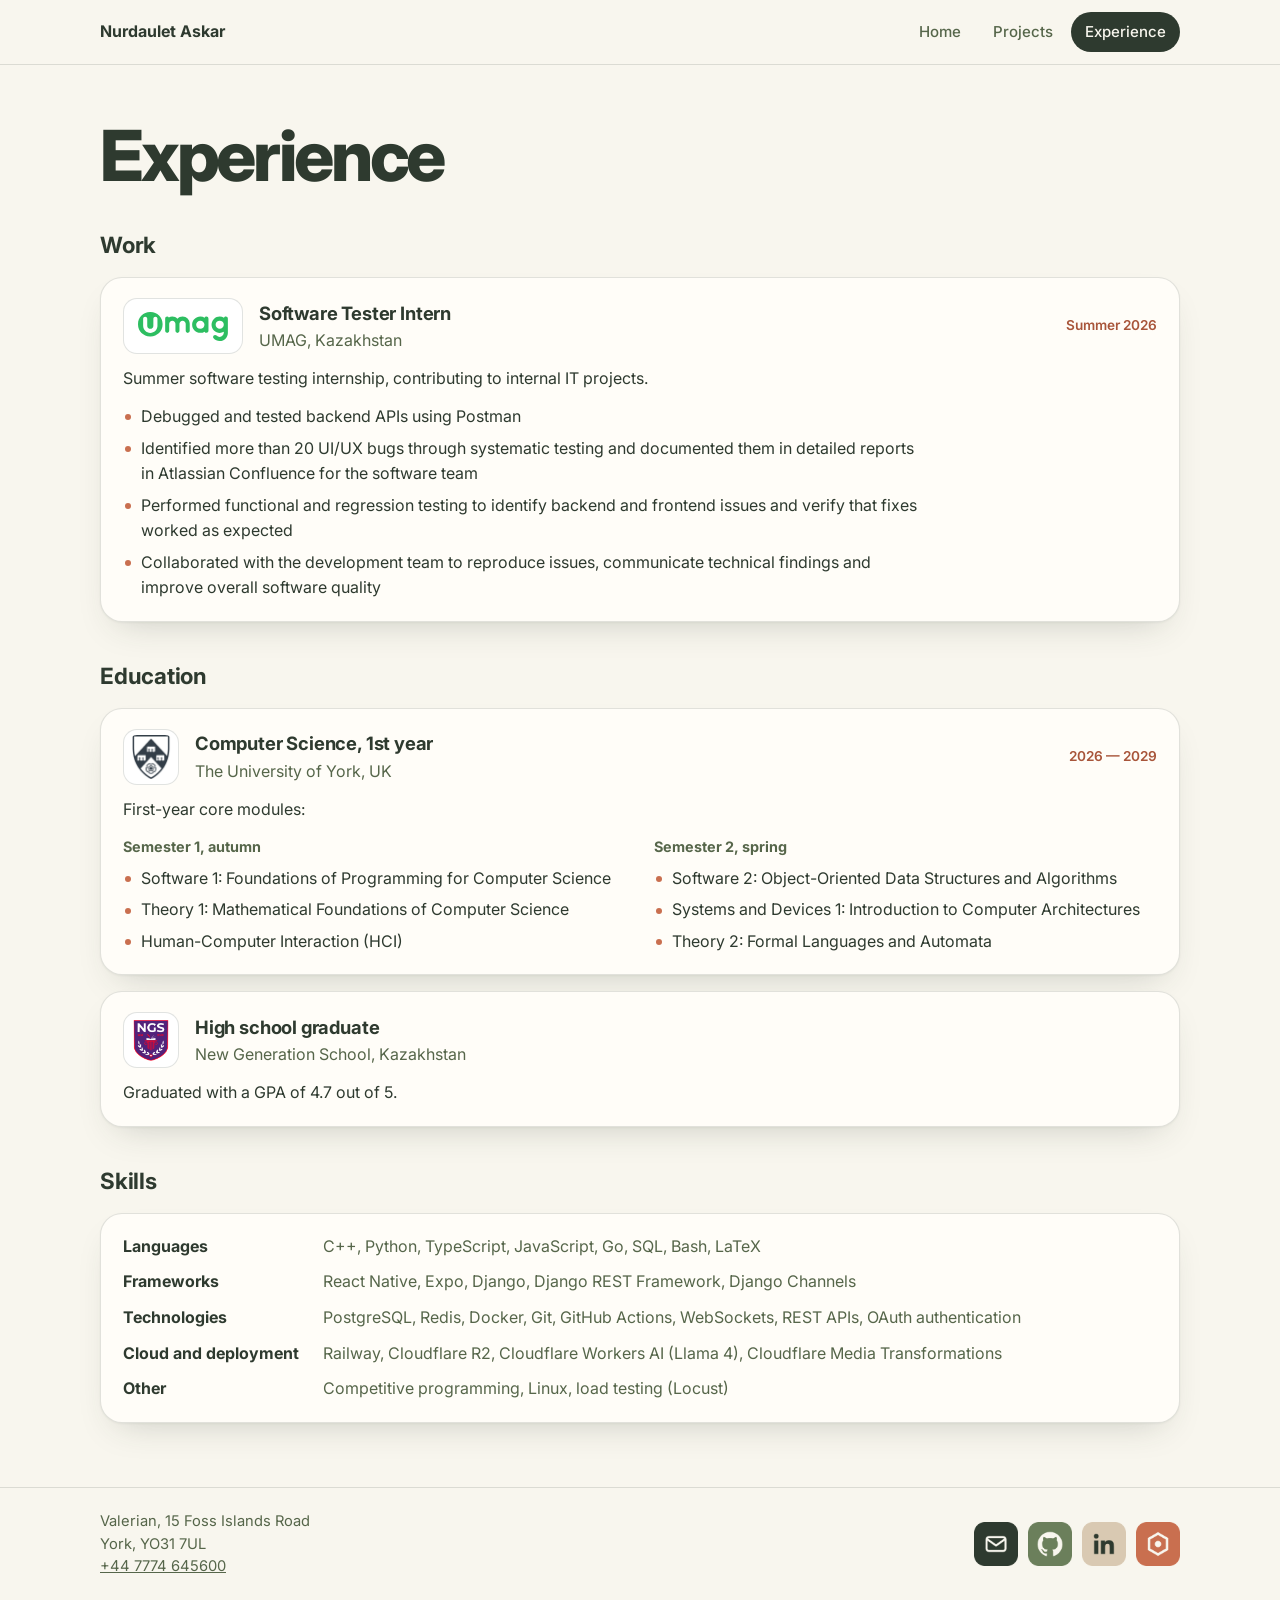
==== commit 6af818ba: "changes" ====
--- a/experience.html
+++ b/experience.html
@@ -112,12 +112,19 @@
   </main>
 
   <footer class="footer">
-    <ul class="container links">
-      <li><a class="pill bg-forest" href="mailto:nurdauletaskar551@gmail.com">Email</a></li>
-      <li><a class="pill bg-sage" href="https://github.com/SwiftkeyC" target="_blank" rel="noopener">GitHub</a></li>
-      <li><a class="pill bg-sand" href="https://www.linkedin.com/in/nurdaulet-askar-03350033a/" target="_blank" rel="noopener">LinkedIn</a></li>
-      <li><a class="pill bg-clay" href="https://testflight.apple.com/join/WFrS8Zqj" target="_blank" rel="noopener">Approx beta</a></li>
-    </ul>
+    <div class="container footer-inner">
+      <address>
+        Valerian, 15 Foss Islands Road<br>
+        York, YO31 7UL<br>
+        <a href="tel:+447774645600">+44 7774 645600</a>
+      </address>
+      <ul class="links">
+        <li><a href="mailto:nurdauletaskar551@gmail.com"><img src="assets/icon-email.png" alt="Email" width="44" height="44"></a></li>
+        <li><a href="https://github.com/SwiftkeyC" target="_blank" rel="noopener"><img src="assets/icon-github.png" alt="GitHub" width="44" height="44"></a></li>
+        <li><a href="https://www.linkedin.com/in/nurdaulet-askar-03350033a/" target="_blank" rel="noopener"><img src="assets/icon-linkedin.png" alt="LinkedIn" width="44" height="44"></a></li>
+        <li><a href="https://testflight.apple.com/join/WFrS8Zqj" target="_blank" rel="noopener"><img src="assets/icon-approx.png" alt="Approx beta on TestFlight" width="44" height="44"></a></li>
+      </ul>
+    </div>
   </footer>
 </body>
 </html>
--- a/css/style.css
+++ b/css/style.css
@@ -257,7 +257,6 @@
   box-shadow: var(--shadow);
 }
 
-.pill::after,
 .tile::after {
   content: "\2197";
   font-weight: 500;
@@ -490,7 +489,7 @@
   }
 }
 
-/* Footer: the contact links */
+/* Footer: address and phone on the left, icon links on the right */
 
 .footer {
   margin-top: 40px;
@@ -498,30 +497,32 @@
   border-top: 1px solid var(--line);
 }
 
-.links {
-  display: grid;
-  grid-template-columns: repeat(4, minmax(0, 1fr));
-  gap: 10px;
-}
-
-.pill {
-  display: flex;
+.footer-inner {
+  display: flex;
+  flex-wrap: wrap;
   align-items: center;
   justify-content: space-between;
-  min-height: 52px;
-  padding: 0 18px;
-  border-radius: 18px;
-  font-weight: 700;
-  text-decoration: none;
+  gap: 16px 24px;
+}
+
+.footer address {
+  font-size: 0.92rem;
+  font-style: normal;
+  line-height: 1.55;
+  color: var(--muted);
+}
+
+.links {
+  display: flex;
+  gap: 10px;
+}
+
+.links img {
+  width: 44px;
+  height: 44px;
   transition: transform 0.2s;
 }
 
-.pill:hover {
+.links a:hover img {
   transform: translateY(-3px);
 }
-
-@media (max-width: 640px) {
-  .links {
-    grid-template-columns: repeat(2, minmax(0, 1fr));
-  }
-}
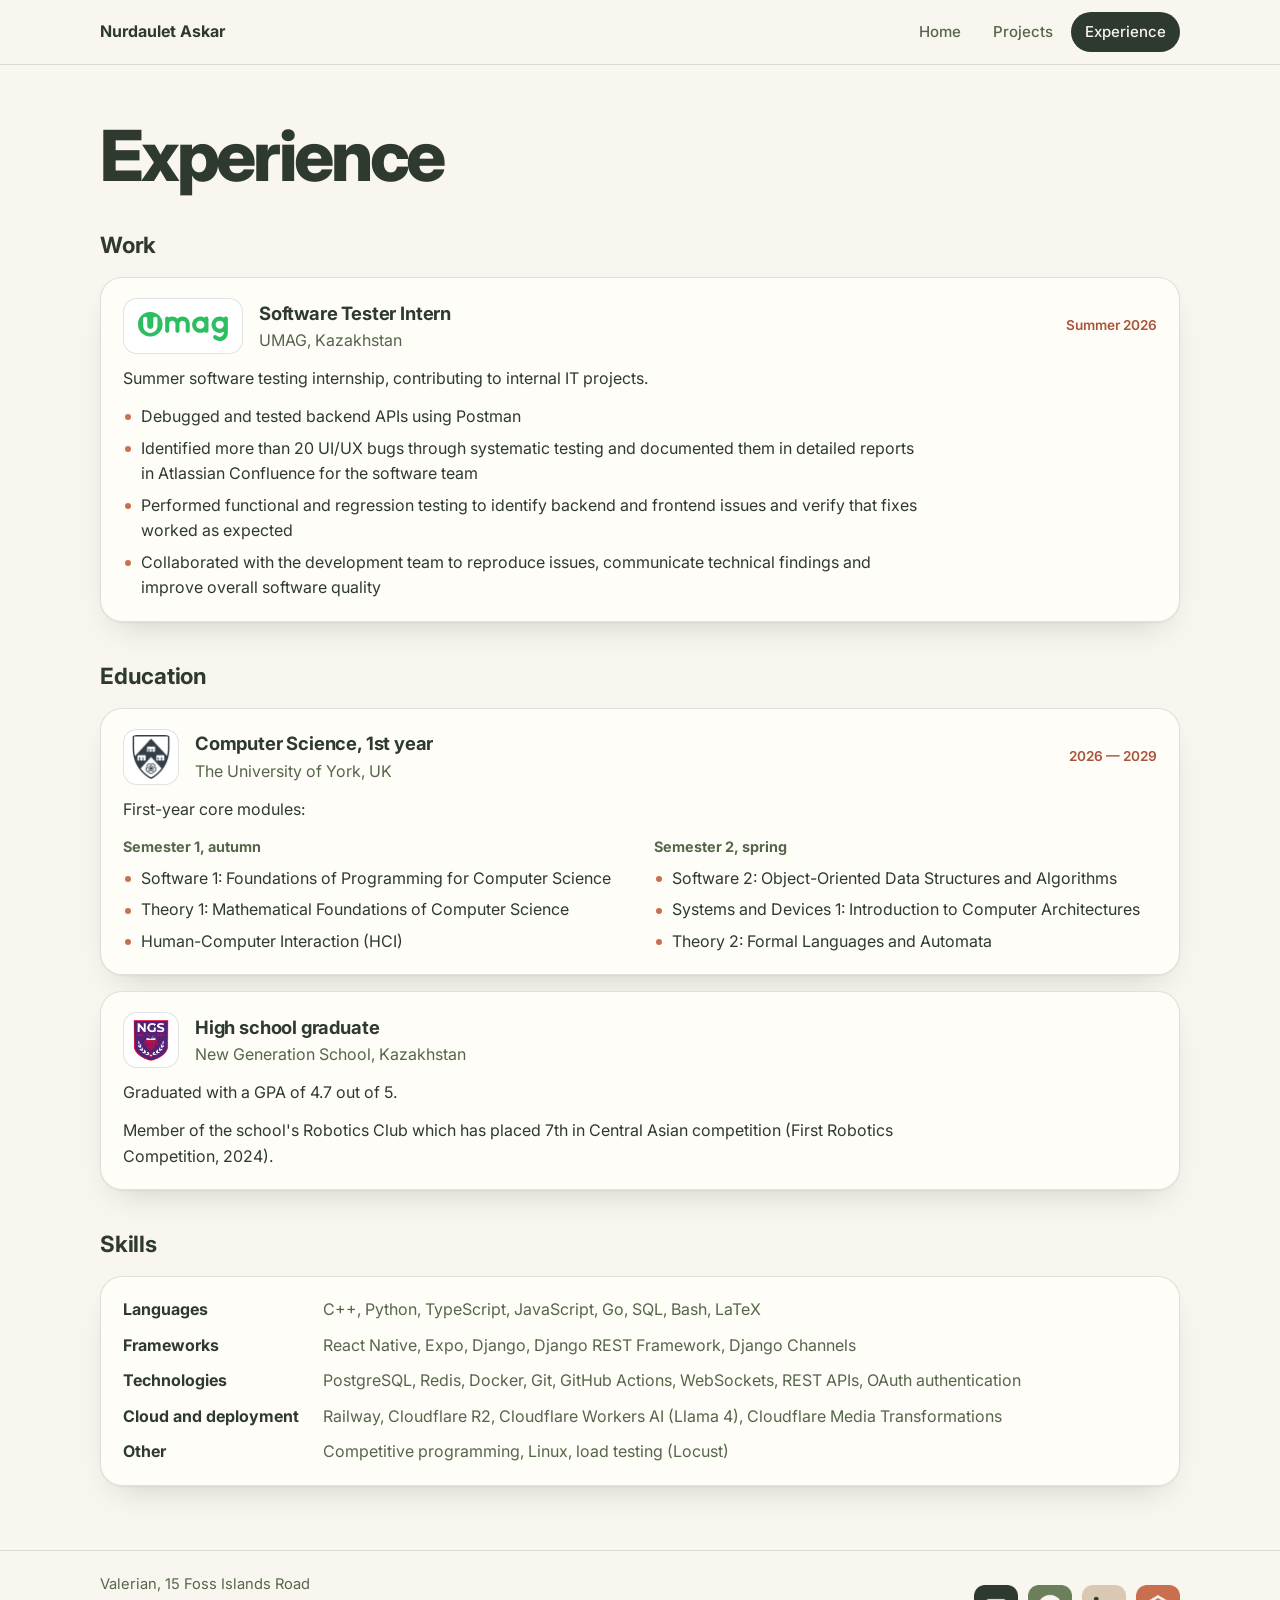
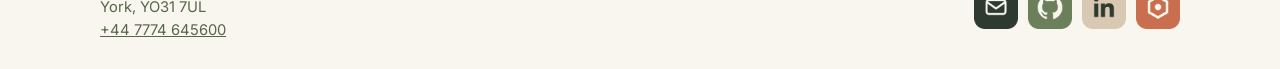
==== commit cb8b44c2: "change" ====
--- a/experience.html
+++ b/experience.html
@@ -90,6 +90,7 @@
           </div>
         </div>
         <p>Graduated with a GPA of 4.7 out of 5.</p>
+        <p>Member of the school's Robotics Club which has placed 7th in Central Asian competition (First Robotics Competition, 2024).</p>
       </article>
     </section>
 
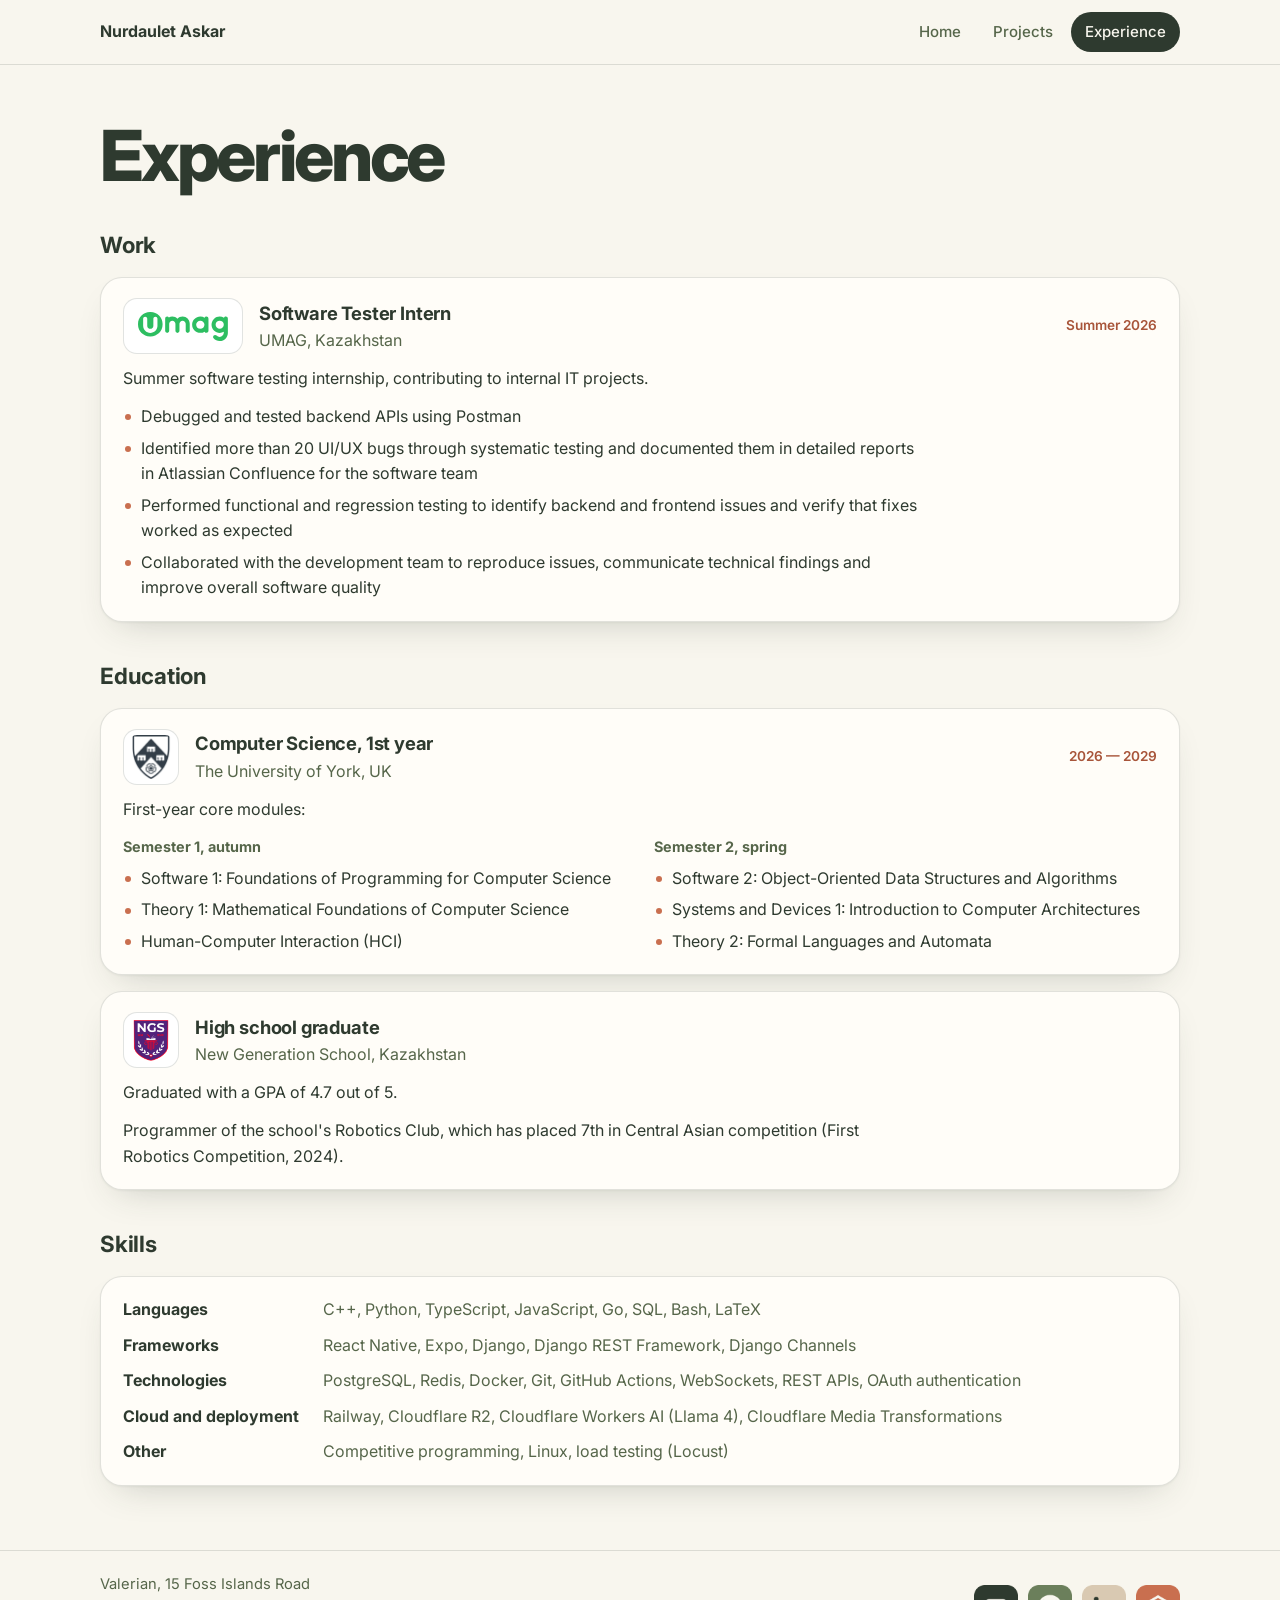
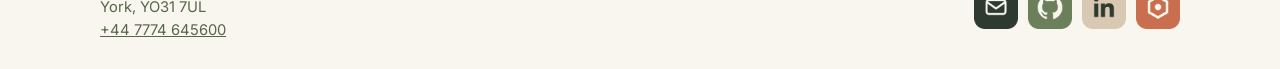
==== commit 282220da: "changes" ====
--- a/experience.html
+++ b/experience.html
@@ -90,7 +90,7 @@
           </div>
         </div>
         <p>Graduated with a GPA of 4.7 out of 5.</p>
-        <p>Member of the school's Robotics Club which has placed 7th in Central Asian competition (First Robotics Competition, 2024).</p>
+        <p>Programmer of the school's Robotics Club, which has placed 7th in Central Asian competition (First Robotics Competition, 2024).</p>
       </article>
     </section>
 
